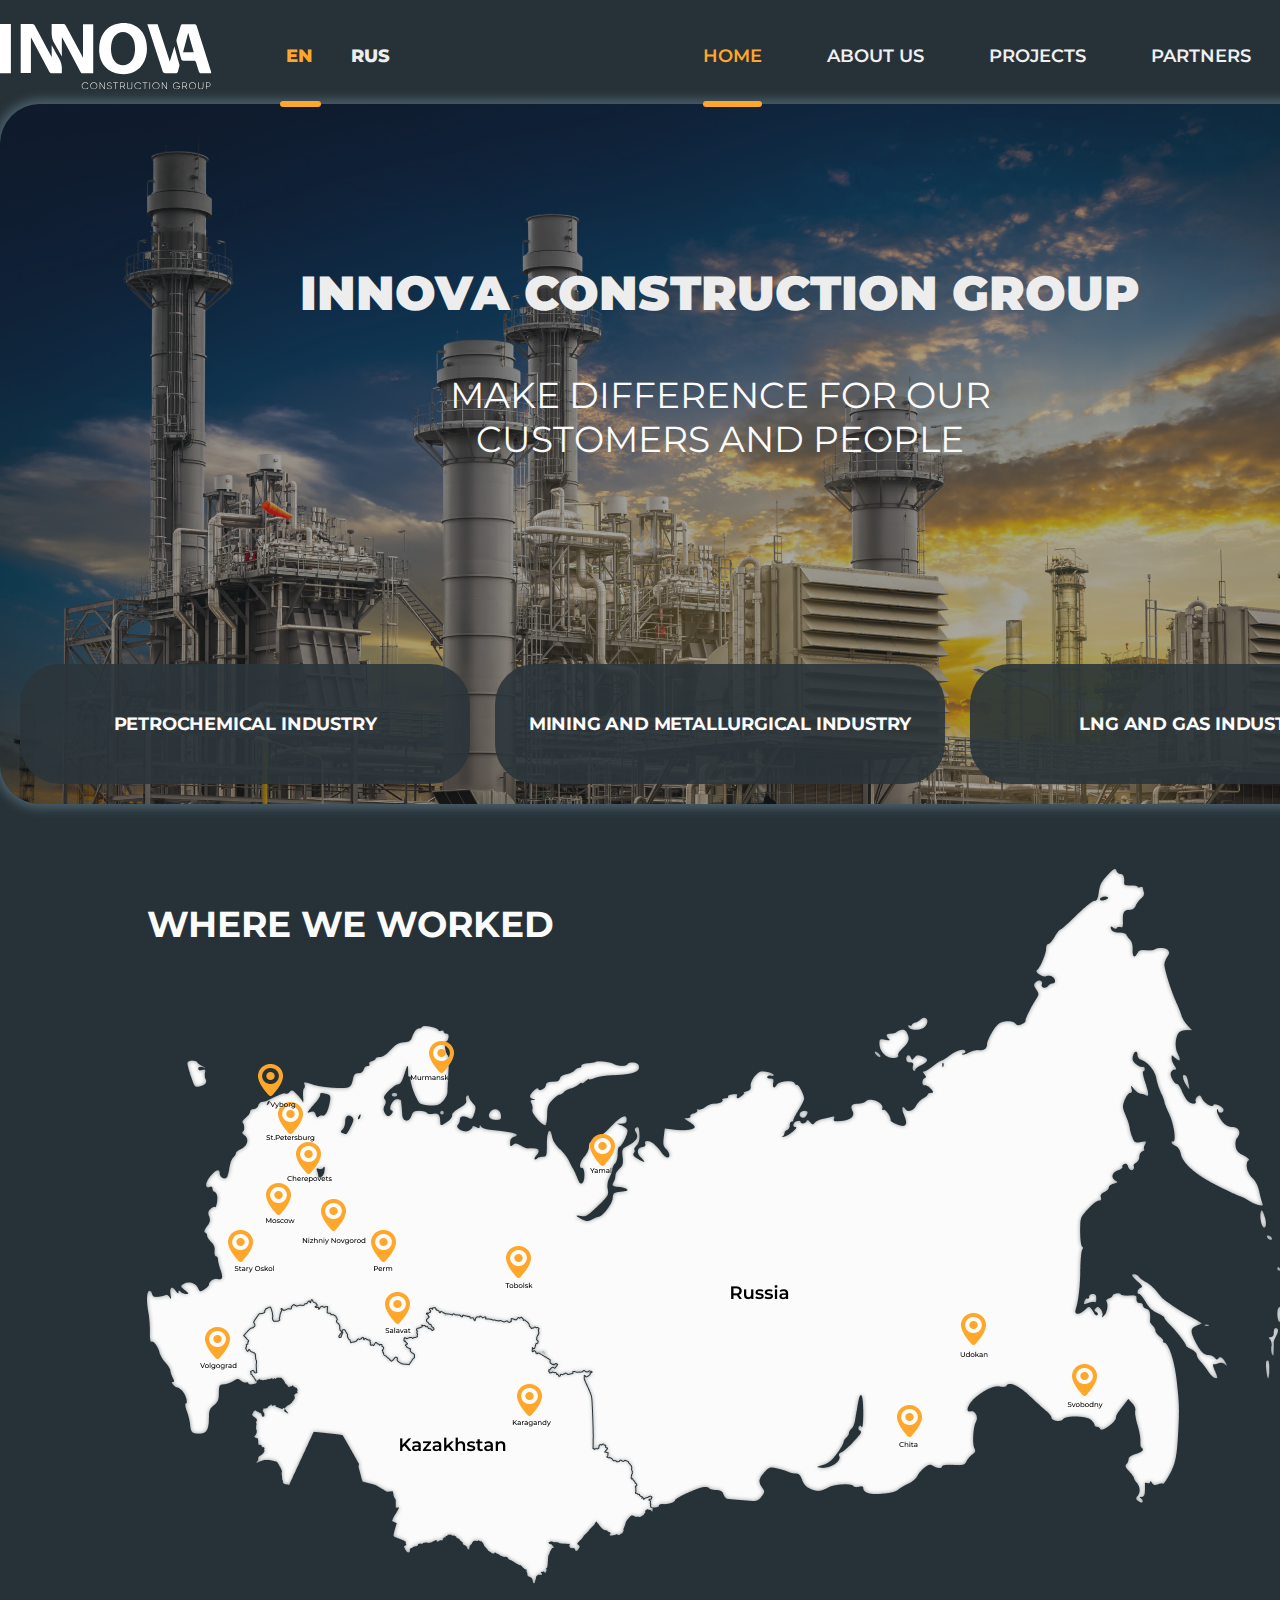
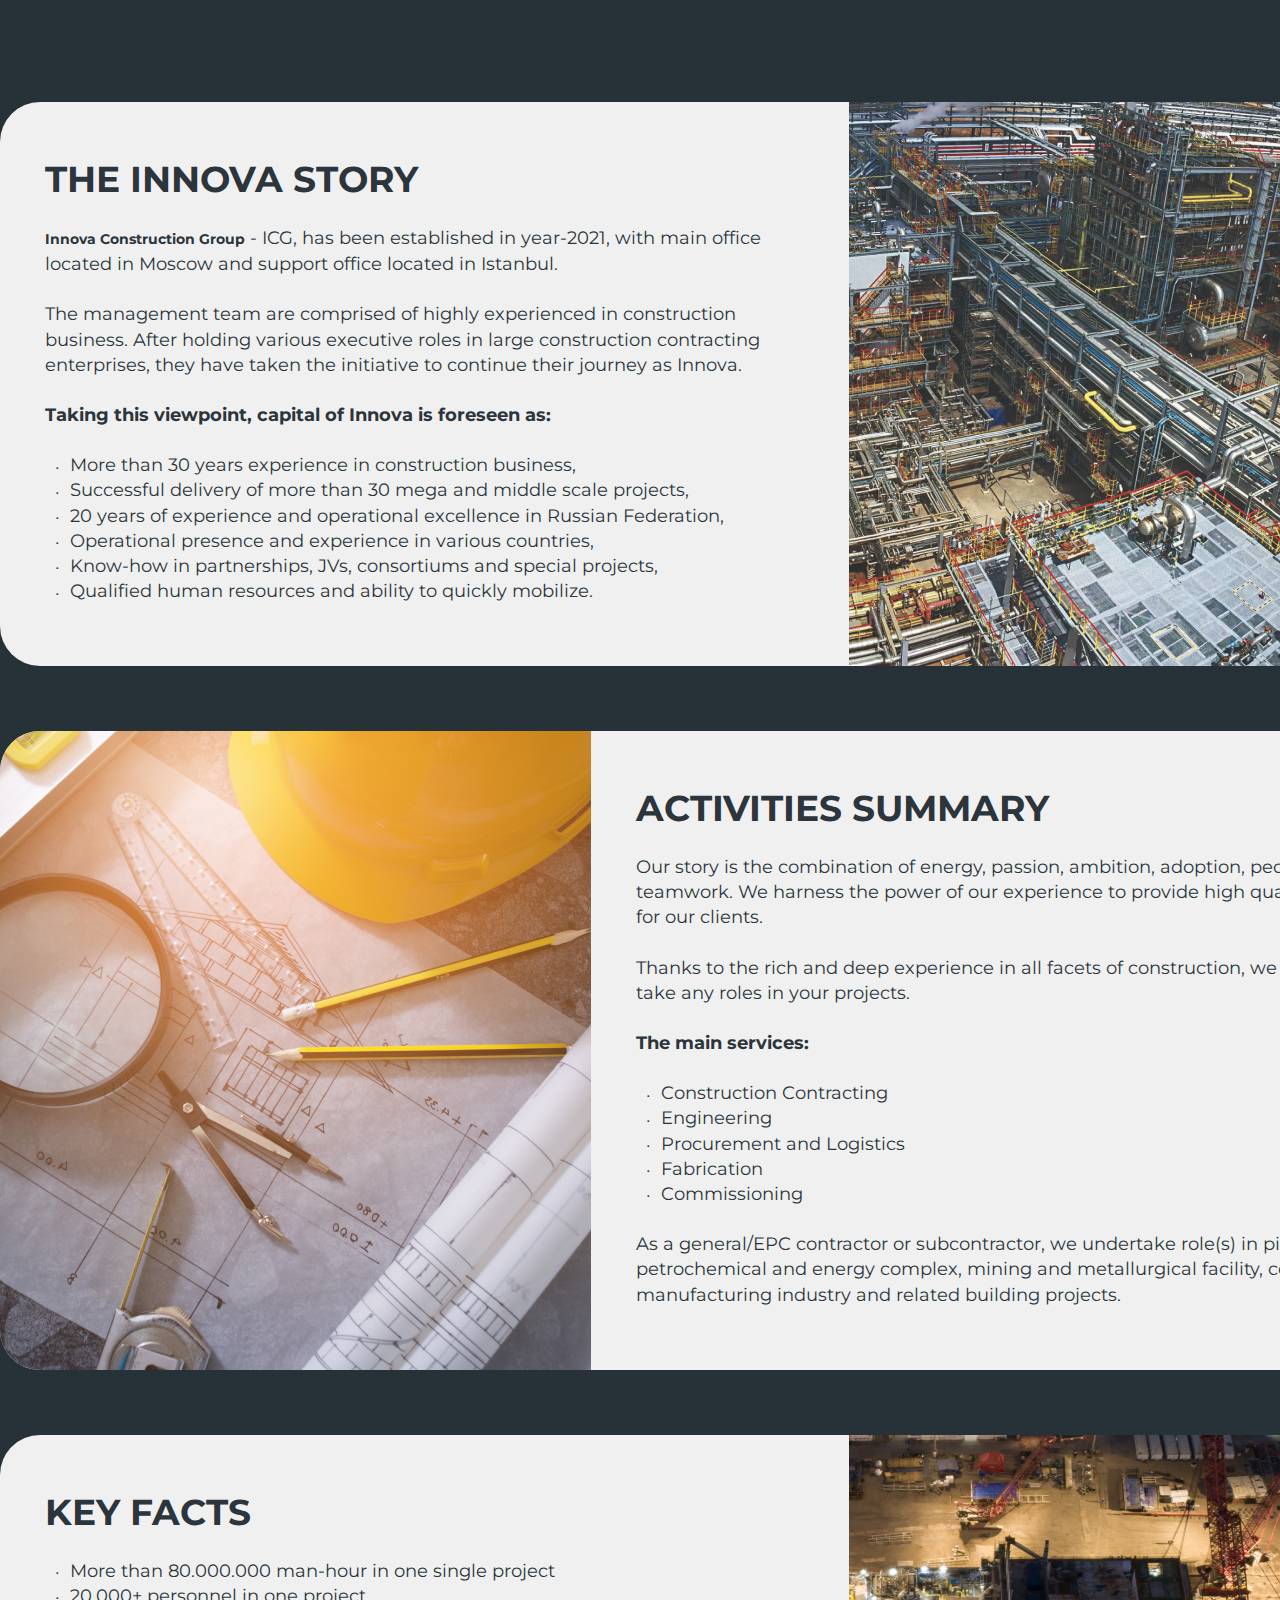
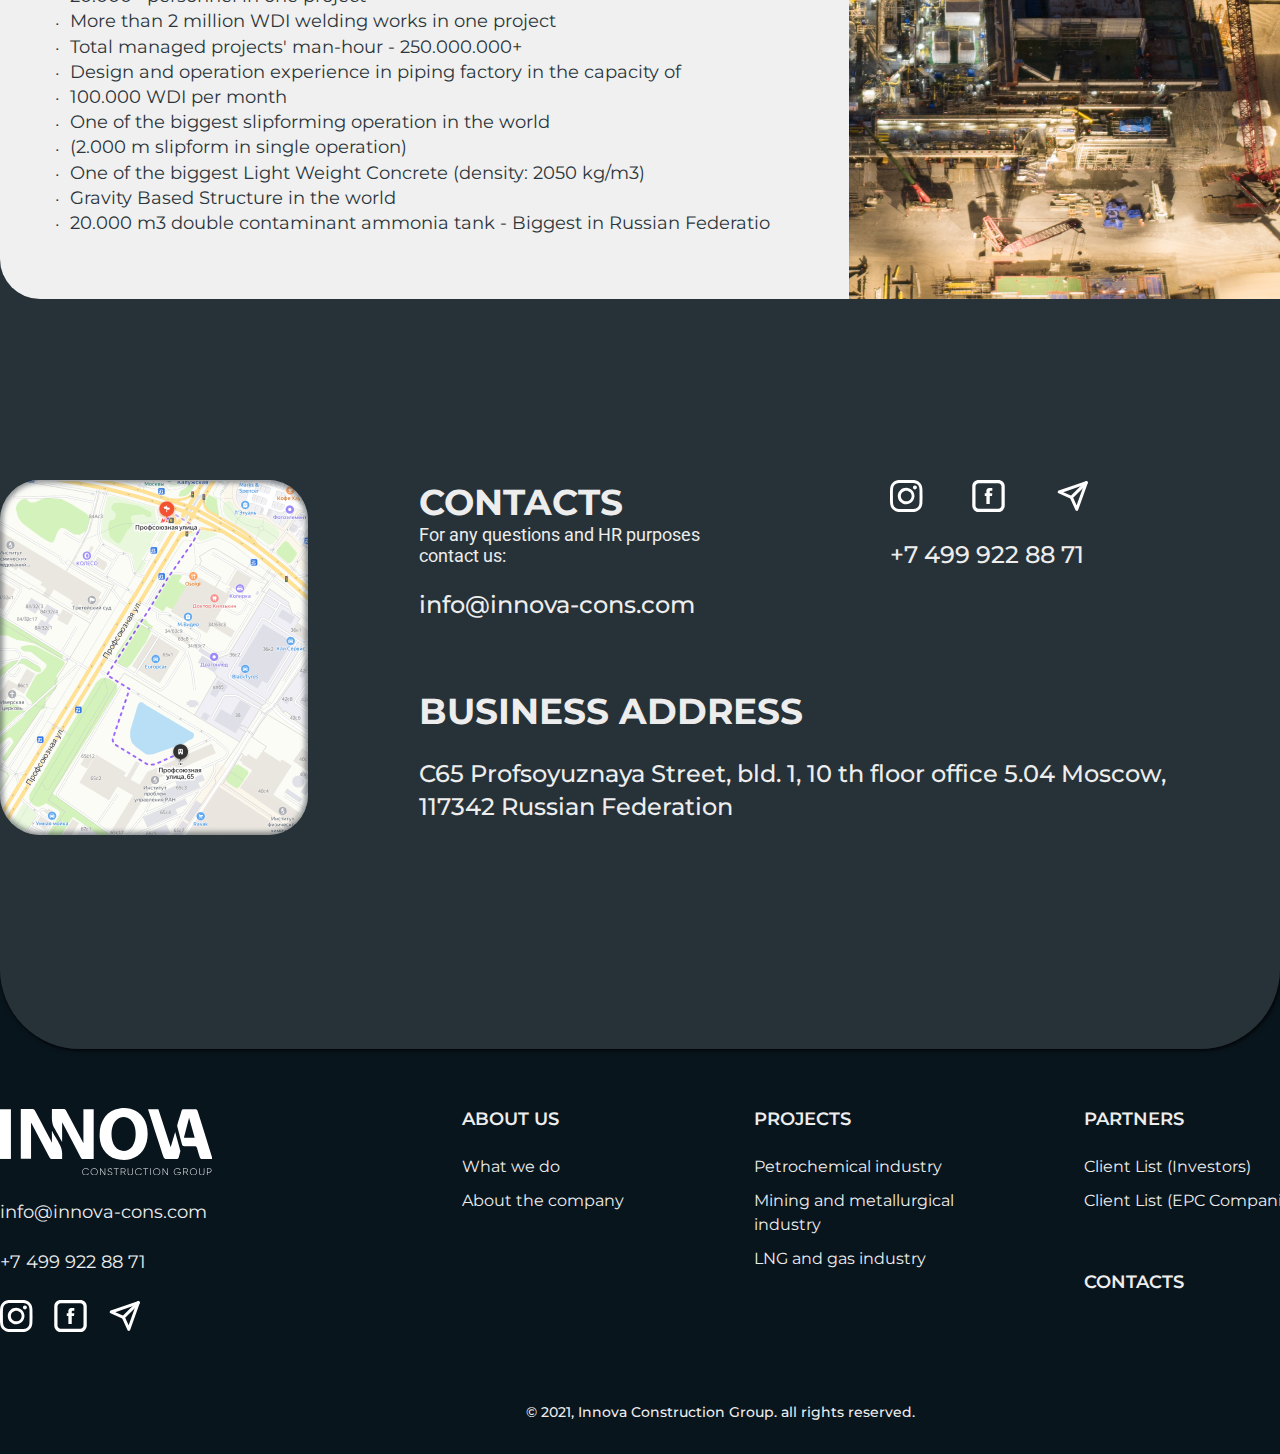
==== eng/index.html @ 70482f02 "eng version non-adaptive" ====
<!DOCTYPE html>
<html lang="en">
<head>
    <meta charset="UTF-8">
    <meta http-equiv="X-UA-Compatible" content="IE=edge">
    <meta name="viewport" content="width=device-width, initial-scale=1.0">
    <link rel="stylesheet" href="/style/main.css">
    <link rel="preconnect" href="https://fonts.googleapis.com">
    <link rel="preconnect" href="https://fonts.gstatic.com" crossorigin>
    <link href="https://fonts.googleapis.com/css2?family=Montserrat:ital,wght@0,100;0,200;0,300;0,400;0,500;0,600;0,700;0,800;0,900;1,100;1,200;1,300;1,400;1,500;1,600;1,700;1,800;1,900&family=Roboto&display=swap" rel="stylesheet">
    <title>Innova</title>
</head>
<body>
    <div class="grey-cover">
        <header>
            <div class="grid">
                <div class="header-cover">
                    <div class="logo-cover">
                        <img src="/images/logo.svg">
                    </div>
                    <div class="page-language">
                        <div class="english-option menu-option">
                            <div class="english-text-option active">
                                en
                            </div>
                        </div>
                        <div class="russian-option menu-option">
                            <div class="russian-text-option">
                                rus
                            </div>
                        </div>
                    </div>
                    <div class="header-menu">
                        <div class="menu menu-option menu-home">
                            <a href="/eng/index.html" class="active">home</a>
                        </div>
                        <div class="menu menu-option  menu-about">
                            <div class="expandable-about">
                                <div class="menu-option menu-option-expandable">
                                    <a href="/eng/activities.html">
                                        What/how we do
                                    </a>
                                </div>
                                <div class="expandable-divider"></div>
                                <div class="menu-option menu-option-expandable">
                                    <a href="/eng/about.html">
                                        About the company
                                    </a>
                                </div>
                            </div>
                            <a>about us</a>
                        </div>
                        <div class="menu menu-option menu-projects">
                            <a href="/eng/petrochemical.html">projects</a>
                        </div>
                        <div class="menu menu-option menu-partners">
                            <a href="/eng/partners.html">partners</a>
                        </div>
                        <div class="menu menu-option menu-contacts">
                            <a href="/eng/index.html#contacts-anchor">contacts</a>
                        </div>
                    </div>
                </div>
            </div>
        </header>
        <main>
            <div class="grid">
                <div class="banner">
                    <div class="banner-first-header">Innova Construction Group</div>
                    <div class="banner-second-header">Make Difference for Our Customers and People</div>
                    <div class="banner-buttons">
                        <div class="banner-button banner-button-first">
                            <a href="/eng/petrochemical.html">
                                <button>Petrochemical industry</button>
                            </a>
                        </div>
                        <div class="banner-button banner-button-second">
                            <a href="/eng/mining.html">
                                <button>Mining and metallurgical industry</button>
                            </a>
                        </div>
                        <div class="banner-button banner-button-third">
                            <a href="/eng/gas.html">
                                <button>LNG and gas industry</button>
                            </a>
                        </div>
                    </div>
                </div>
                <div class="countries">
                    <div class="countries-header">
                        Where we worked
                    </div>
                </div>
                <div class="card card-main-first">
                    <div class="card-text">
                        <div class="text-header">The innova story</div>
                        <div class="card-text-standart">
                            <span>Innova Construction Group</span> - ICG, has been established in year-2021, with main
                            office located in Moscow and support office located in Istanbul.
                        </div>
                        <div class="card-text-standart">
                            The management team are comprised of highly experienced in construction
                            business. After holding various executive roles in large construction contracting
                            enterprises, they have taken the initiative to continue their journey as Innova.
                        </div>
                        <div class="card-text-standart list-header">
                            Taking this viewpoint, capital of Innova is foreseen as:
                        </div>
                        <ul class="card-text-list ">
                            <li>More than 30 years experience in construction business,</li>
                            <li>Successful delivery of more than 30 mega and middle scale projects,</li>
                            <li>20 years of experience and operational excellence in Russian Federation,</li>
                            <li>Operational presence and experience in various countries,</li>
                            <li>Know-how in partnerships, JVs, consortiums and special projects,</li>
                            <li>Qualified human resources and ability to quickly mobilize.</li>
                        </ul>
                    </div>
                    <div class="card-image card-image-right card-image-first">

                    </div>
                </div>
                <div class="card card-main-second">
                    <div class="card-image card-image-left card-image-second"></div>
                    <div class="card-text">
                        <div class="text-header">Activities summary</div>
                        <div class="card-text-standart">
                            Our story is the combination of energy, passion, ambition, adoption, people
                            and teamwork. We harness the power of our experience to provide high
                            quality service for our clients.
                        </div>
                        <div class="card-text-standart">
                            Thanks to the rich and deep experience in all facets of construction, we are
                            ready to take any roles in your projects.
                        </div>
                        <div class="card-text-standart list-header">
                            The main services:
                        </div>
                        <ul class="card-text-list ">
                            <li>Construction Contracting</li>
                            <li>Engineering</li>
                            <li>Procurement and Logistics</li>
                            <li>Fabrication</li>
                            <li>Commissioning</li>
                        </ul>
                        <div class="card-text-standart">
                            As a general/EPC contractor or subcontractor, we undertake role(s) in
                            pipeline, petrochemical and energy complex, mining and metallurgical
                            facility, cement and manufacturing industry and related building projects.
                        </div>
                    </div>
                </div>
                <div class="card card-main-third">
                    <div class="card-text">
                        <div class="text-header">key facts</div>
                        <ul class="card-text-list">
                            <li>More than 80.000.000 man-hour in one single project</li>
                            <li>20.000+ personnel in one project</li>
                            <li>More than 2 million WDI welding works in one project</li>
                            <li>Total managed projects' man-hour - 250.000.000+</li>
                            <li>Design and operation experience in piping factory in the capacity of</li>
                            <li>100.000 WDI per month</li>
                            <li>One of the biggest slipforming operation in the world</li>
                            <li>(2.000 m slipform in single operation)</li>
                            <li>One of the biggest Light Weight Concrete (density: 2050 kg/m3)</li>
                            <li>Gravity Based Structure in the world</li>
                            <li>20.000 m3 double contaminant ammonia tank - Biggest in Russian Federatio</li>
                        </ul>
                    </div>
                    <div class="card-image card-image-right card-image-third"></div>
                </div>
                <div id="contacts-anchor"></div>
                <div class="contacts">
                    <div class="contacts-map"></div>
                    <div class="contacts-text">
                        <div class="contacts-block">
                            <div class="conacts-block-text">
                                <div class="text-header">contacts</div>
                                <div class="contacts-text-small">For any questions and HR purposes<br>contact us:</div>
                                <div class="contacts-mail">info@innova-cons.com</div>
                            </div>
                            <div class="main-contacts">
                                <div class="contacts-block-icons">
                                    <div class="ig-icon contacts-icon">
                                        <img src="/images/ig-icon.svg">
                                    </div>
                                    <div class="fb-icon contacts-icon">
                                        <img src="/images/fb-icon.svg">
                                    </div>
                                    <div class="tg-icon contacts-icon">
                                        <img src="/images/tg-icon.svg">
                                    </div>
                                </div>
                                <div class="contacts-phone">+7 499 922 88 71</div>
                            </div>
                        </div>
                        <div class="text-header">Business address</div><br>
                        <div class="text-address">C65 Profsoyuznaya Street, bld. 1, 10 th floor office 5.04 Moscow,<br> 117342 Russian Federation</div>
                    </div>
                </div>
            </div>
        </main>
    </div>
    <footer>
        <div class="grid">
            <div class="footer-main-block">
                <div class="footer-first-column">
                    <div class="footer-logo"></div>
                    <div class="footer-mail">info@innova-cons.com</div>
                    <div class="footer-phone">+7 499 922 88 71</div>
                    <div class="footer-social-icons">
                        <div class="ig-icon contacts-icon">
                            <img src="/images/ig-icon.svg">
                        </div>
                        <div class="fb-icon contacts-icon">
                            <img src="/images/fb-icon.svg">
                        </div>
                        <div class="tg-icon contacts-icon">
                            <img src="/images/tg-icon.svg">
                        </div>                       
                    </div>
                </div>
                <div class="footer-second-column">
                    <div class="footer-column-header">About us</div>
                    <div class="footer-column-text">What we do</div>
                    <div class="footer-column-text">About the company</div>
                </div>
                <div class="footer-third-column">
                    <div class="footer-column-header">Projects</div>
                    <div class="footer-column-text">Petrochemical industry</div>
                    <div class="footer-column-text">Mining and metallurgical<br>industry</div>
                    <div class="footer-column-text">LNG and gas industry</div>
                </div>
                <div class="footer-fourth-column">
                    <div class="footer-column-header">Partners</div>
                    <div class="footer-column-text">Client List (Investors)</div>
                    <div class="footer-column-text">Client List (EPC Companies)</div><br><br>
                    <div class="footer-column-header">Contacts</div>
                </div>
            </div>
            <div class="footer-legal-mark">© 2021, Innova Construction Group. all rights reserved.</div>
        </div>  
    </footer>
</body>
<script src="/js/index.js"></script>
</html>
---- style/main.css ----
*,
*::before,
*::after {
  box-sizing: border-box;
}

ul[class],
ol[class] {
  padding: 0;
}

body,
h1,
h2,
h3,
h4,
p,
ul[class],
ol[class],
li,
figure,
figcaption,
blockquote,
dl,
dd {
  margin: 0;
}

body {
  min-height: 100vh;
  scroll-behavior: smooth;
  text-rendering: optimizeSpeed;
  line-height: 1.5;
}

ul[class],
ol[class] {
  list-style: none;
}

a:not([class]) {
  text-decoration-skip-ink: auto;
}

img {
  max-width: 100%;
  display: block;
}

article > * + * {
  margin-top: 1em;
}

input,
button,
textarea,
select {
  font: inherit;
}
a{
  text-decoration: none;
}

@media (prefers-reduced-motion: reduce) {
  * {
    animation-duration: 0.01ms !important;
    animation-iteration-count: 1 !important;
    transition-duration: 0.01ms !important;
    scroll-behavior: auto !important;
  }
}

body{
  background: #09151D;
  color: #EDEDED;
  font-family: Montserrat;
}
.grid{
  width: 1440px;
  margin: auto;
}
.grey-cover{
  padding-bottom: 107px;
  background: #2B353BE5;
  border-bottom-left-radius: 80px;
  border-bottom-right-radius: 80px;
  box-shadow: 1px 1px 5px #000000;
}

.header-cover{
  display: flex;
  flex-direction: row;
  align-items: center;
  height: 104px;
  padding-top: 22px;
  padding-bottom: 14px;

  font-style: normal;
  font-weight: 800;
  font-size: 18px;
  line-height: 22px;

  text-transform: uppercase;
}
header a{
  color: #F0F0F0;
}
.logo-cover{
  width: 212px;
  height: 67px;
  margin-right: 68px;
}
.page-language{
  height: 22px;
  margin-right: 311px;
}
.page-language div{
  display: inline-block;
  list-style-type: none;
}
.expandable-about{
  display: none;
  flex-direction: column;
  align-items: center;
  justify-content: space-between;
  position: absolute;

  top: 56px;
  left: -34px;
  width: 165px;
  height: 99.4px;
  padding-top: 16px;
  padding-bottom: 21px;
  background: #2B353B;
  box-shadow: 1px 1px 5px #000000;
  border-radius: 10px;
}
.menu-about:hover .expandable-about{
  display: flex;
}
.expandable-about .menu-option{
  text-align: center;
  font-family: Montserrat;
  font-style: normal;
  font-weight: normal;
  font-size: 12px;
  line-height: 17px;

  color: #FBFBFB;
}
.expandable-divider{
  width: 90px;
  height: 0px;
  border: 1px solid #FFA72A;
  background-color:#FFA72A;
}
.page-language .menu-option{
  position: relative;
  padding-bottom: 40px;
  width: 41px;
}
.menu-option:hover{
  text-shadow: 0px 0px 10px rgba(255, 167, 42, 0.9);
}
.menu-option-expandable:hover{
  color: #FFA72A;
}
.menu{
  position: relative;
  padding-bottom: 62px;
  margin-right: 65px;
}
.active{
  color: #FFA72A;
}
.menu-option a{
  cursor: pointer;
  user-select: none;
}
header .active:after {
  content:'';
  position:absolute;
  bottom:0;
  left:0;
  right:0;
  background:#FFA72A;
  height:6px;
  border-radius:10px;
}
header .active-activities:after {
  content: '';
  position: absolute;
  width: 50px ;
  height: 6px;
  bottom: 0;
  left: 0;
  right: 0;
  background: #FFA72A;
  border-radius: 10px;
}
header .active-about:after {
  content: '';
  position: absolute;
  width: 50px ;
  height: 6px;
  bottom: 0;
  left: 50px;
  right: 0;
  background: #FFA72A;
  border-radius: 10px;
}
header .projects-petrochemical:after {
  content: '';
  position: absolute;
  width: 32px ;
  height: 6px;
  bottom: 0;
  left: 0;
  right: 0;
  background: #FFA72A;
  border-radius: 10px;
}
header .projects-mining:after {
  content: '';
  position: absolute;
  width: 32px ;
  height: 6px;
  bottom: 0;
  left: 32px;
  right: 0;
  background: #FFA72A;
  border-radius: 10px;
}
header .projects-gas:after {
  content: '';
  position: absolute;
  width: 32px ;
  height: 6px;
  bottom: 0;
  left: 64px;
  right: 0;
  background: #FFA72A;
  border-radius: 10px;
}
.english-text-option{
  padding-left: 6px;
}
.english-option{
  margin-right: 25px;
}
.header-menu{
  display: flex;
  flex-direction: row;
  height: 22px;
}
.menu:last-child{
  margin-right: 0;
}
.menu.menu-option{
  font-weight: 600;
}
.banner{
  width: 1440px;
  height: 700px;
  border: none;
  background-image: url(/images/banner.png);
  border-radius: 40px;
  box-shadow: 0px 0px 10px 5px rgba(87, 110, 124, 0.7);
}
.banner-first-header{
  padding-top: 160px;
  margin: auto;

  font-style: normal;
  font-weight: 900;
  font-size: 48px;
  line-height: 59px;

  text-align: center;
  text-transform: uppercase;
}
.banner-second-header{
  margin: 50px auto 0 auto;
  width: 565px;

  font-style: normal;
  font-weight: normal;
  font-size: 36px;
  line-height: 44px;

  text-align: center;
  text-transform: uppercase;

  color: #FBFBFB;
}
.banner-buttons{
  display: flex;
  flex-direction: row;
  justify-content: space-between;
  width: 1400px;
  margin-top: 203px;
  margin-left: auto;
  margin-right: auto;
}
button{
  width: 450px;
  height: 120px;

  background: rgba(43, 53, 59, 0.9);
  border-radius: 40px;
  border:none;
  font-style: normal;
  font-weight: bold;
  font-size: 18px;
  line-height: 24px;

  text-align: center;
  letter-spacing: -0.011em;
  text-transform: uppercase;

  color: #FBFBFB;
}
button:hover{
  cursor: pointer;
}
.countries{
  margin-top: 65px;
  margin-left: 147px;

  background-image: url(/images/countries.png);
  height: 769px;
  width: 1137px;
}
.countries-header{
  padding-top: 33px;

  font-style: normal;
  font-weight: bold;
  font-size: 36px;
  line-height: 44px;

  text-transform: uppercase;

  color: #FBFBFB;
}
.card{
  display: flex;
  flex-direction: row;
  margin-bottom: 65px;

  background: #F0F0F0;
  border-radius: 40px;
}
.card-image{
  width: 591px;
}
.card-image-right{
  margin-left: auto;
  border-radius: 0px 40px 40px 0px;
}
.card-image-left{
  margin-right: auto;
  border-radius: 40px 0px 0px 40px;
}
.card-image-first{
  background-image: url(/images/cards/card-1.png);
}
.card-image-second{
  background-image: url(/images/cards/card-2.png);
}
.card-image-third{
  background-image: url(/images/cards/card-3.png);
}
.card-image-fourth{
  background-image: url(/images/cards/card-4.png);
}
.card-image-fifth{
  background-image: url(/images/cards/card-5.png);
}
.card-image-sixth{
  background-image: url(/images/cards/card-6.png);
}
.card-image-seventh{
  background-image: url(/images/cards/card-7.png);
}
.card-image-eighth{
  background-image: url(/images/cards/card-8.png);
}
.card-image-nineth{
  background-image: url(/images/cards/card-9.png);
}
.card-image-tenth{
  background-image: url(/images/cards/card-10.png);
}
.card-image-eleventh{
  background-image: url(/images/cards/card-11.png);
}
.card-main-first{
  height: 564px;
  margin-top: 64px;
}
.card-main-second{
  height: 639px;
}
.card-main-third{
  height: 464px;
}
.card-text{
  width: 760px;
  margin: 55px 44px 0 45px;
  font-style: normal;
  color: #2B353B;
}
.text-header{
  font-size: 36px;
  line-height: 44px;
  text-transform: uppercase;
  font-weight: bold;
}
.card-text-standart{
  padding-top:25px;
  font-size: 18px;
  line-height: 140%;
}
.card-text-standart span{
  font-weight: 700;
}
.list-header{
  font-weight: 700;
}
ul.card-text-list li{
  list-style-type: none;
}
li{
  font-size: 18px;
  line-height: 140%;

}
ul.card-text-list li:first-child{
  padding-top: 25px;
}
li:before{
  content:"·";
  margin: 0 10px 0 10px;
  font-size: 18px;
  vertical-align: middle;
  line-height: 20px;
}
.contacts{
  display: flex;
  flex-direction: row;

  margin-top: 181px;
  margin-bottom: 107px;
  height: 355px;

}
.contacts-map{
  background: url(/images/map.png);
  width: 308px;
  height: 355px;

  box-shadow: inset 0px 0px 5px 3px rgba(34, 44, 50, 0.5);
  border-radius: 40px;
}
.contacts-text{
  margin-left: 111px;
}
.contacts-text-small{
  font-family: 'Roboto', sans-serif;
  font-style: normal;
  font-weight: normal;
  font-size: 18px;
  line-height: 21px;
}
.contacts-mail{
  margin-top: 22px;
  margin-bottom: 67px;

  font-style: normal;
  font-weight: 500;
  font-size: 24px;
  line-height: 140%;

  text-transform: lowercase;
}
.text-address{
  font-style: normal;
  font-weight: 500;
  font-size: 24px;
  line-height: 140%;
}
.contacts-block{
  display: flex;
  flex-direction: row;
}
.contacts-block-icons{
  display: flex;
  flex-direction: row;
  height: 32px;
}
.contacts-icon{
  width:32,5px ; 

  height: 32px; 

}
.main-contacts{
  margin-left: 190px;
}
main .fb-icon{
  margin-left: 49px;
}
main .tg-icon{
  margin-left: 51px;
}
.contacts-phone{
  margin-top: 26px;

  font-style: normal;
  font-weight: 500;
  font-size: 24px;
  line-height: 140%;
}
.contacts-mail{
  font-style: normal;
  font-weight: 500;
  font-size: 24px;
  line-height: 140%;
  text-transform: lowercase;
}

.footer-main-block{
  display: flex;
  flex-direction: row;
  margin-top: 59px;
}
.footer-logo{
  background: url(/images/logo.svg);
  width: 212px;
  height: 67px;
}
.footer-social-icons{
  display: flex;
  flex-direction: row;
  justify-content: space-between;
  width: 141px;
}
.footer-mail{
  margin-top: 25px;

  font-family: Montserrat;
  font-style: normal;
  font-weight: normal;
  font-size: 18px;
  line-height: 140%;
}
.footer-phone{
  margin-top: 25px;
  font-size: 18px;
  line-height: 140%;
  /* or 25px */

}
.footer-social-icons{
  margin-top: 25px;
}
.footer-legal-mark{
  margin-top: 71px;
  margin-bottom: 31px;

  font-weight: 500;
  font-size: 14px;
  line-height: 140%;
  /* identical to box height, or 20px */

  text-align: center;
}
.footer-column-header{
  margin-bottom: 25px;
  font-style: normal;
  font-weight: 600;
  font-size: 18px;
  line-height: 22px;
  /* identical to box height */

  text-transform: uppercase;
}
.footer-column-text{
  margin-bottom: 10px;
}
.footer-second-column{
  margin-left: 250px;
}
.footer-third-column{
  margin-left: 130px;
}
.footer-fourth-column{
  margin-left: 130px;
}
.about-page-header{
  margin: 26px 0 44px 20px;
}
.card-about-page-first{
  height: 639px;
}
.card-about-page-second{
  height: 639px;
}
.card-about-page-third{
  height: 1300px;
}
.card-about-page-fourth{
  height: 1179px;
}
.card-about-page-fifth{
  height: 961px;
}
.card-about-page-fifth ul li{
  text-transform: none ;
}
.card-about-page-sixth{
  height: 654px;
}
.card-about-page-seventh{
  height: 781px;
}
.card-about-page-eighth{
  height: 713px;
}
.card-about-page-nineth{
  height: 864px;
}
.card span{
  font-size: 14px;
  line-height: 19,6px;
}
.space{
  margin-left: 21px;
}
.regular-text li{
  text-transform: none;
}
.images-in-text{
  margin-top: 56px;
}
.card-about-page-fifth ul li:first-child {
  padding-top: 0px;
}
.card .additional-list-item{
  font-size: 18px;
}
.card .additional-list-item::before{
  content: "·";
  margin: 0 10px 0 10px;
  font-size: 18px;
  vertical-align: middle;
  line-height: 20px;
}
.card-about-page-sixth .images-in-text{
  margin-top: 25px;
}
.card-about-page-seventh .images-in-text{
  margin-top: 27px;
}
.card-about-page-eighth .card-text-standart{
  padding-top: 0;
}
.card-about-page-eighth .list-header{
  padding-top: 25px;
}
.about-page-meta-header{
  text-align: center;
}
.documents-block{
  display: flex;
  flex-direction: row;
  justify-content: center;
  margin-top: 31px;
  align-items: center;
}
.empty-document-space{
  width: 67px;
}
.about-cover{
  padding-bottom: 51px;
}
.projects-banner{
  background: url(/images/banner-2.png);
}
.info-grid{
  margin-top: 65px;
  display: grid;
  grid-template-columns: auto auto;
  grid-column-gap: 40px;
  grid-row-gap: 65px;
}
.info-block{
  height: 600px;
  width: 700px;
  padding: 28px 58px 33px 58px;
  background: #F0F0F0;
  border-radius: 40px;
  color: #2B353B;
}
.info-block-flexbox{
  display: flex;
  flex-direction: column;
  justify-content: space-between;
  height: 100%;
}
.info-block-header{
  font-style: normal;
  font-weight: bold;
  font-size: 24px;
  line-height: 29px;
  letter-spacing: -0.03em;
  text-transform: uppercase;
}
.info-image{
  margin-top: auto;
  margin-bottom: 0;
  border-radius: 20px;
}
.info-image-1{
  height: 224px;
  background: url(/images/small-pics/small-pic-1.png);
}
.info-image-2{
  height: 227px;
  background: url(/images/small-pics/small-pic-2.png);
}
.info-image-3{
  height: 236px;
  background: url(/images/small-pics/small-pic-3.png);
}
.info-image-4{
  height: 235px;
  background: url(/images/small-pics/small-pic-4.png);
}
.info-image-5{
  height: 273px;
  background: url(/images/small-pics/small-pic-5.png);
}
.info-image-6{
  height: 184px;
  background: url(/images/small-pics/small-pic-6.png);
}
.info-image-7{
  height: 236px;
  background: url(/images/small-pics/small-pic-7.png);
}
.info-image-8{
  height: 184px;
  background: url(/images/small-pics/small-pic-8.png);
}
.info-image-9{
  height: 272px;
  background: url(/images/small-pics/small-pic-9.png);
}
.info-image-10{
  height: 185px;
  background: url(/images/small-pics/small-pic-10.png);
}
.info-image-11{
  height: 244px;
  background: url(/images/small-pics/small-pic-11.png);
}
.info-image-12{
  height: 244px;
  background: url(/images/small-pics/small-pic-12.png);
}
.info-image-13{
  height: 289px;
  background: url(/images/small-pics/small-pic-13.png);
}
.info-image-14{
  height: 168px;
  background: url(/images/small-pics/small-pic-14.png);
}
.info-image-15{
  height: 239px;
  background: url(/images/small-pics/small-pic-15.png);
}
.partners-template{
  height: 779px; 
  background: #FEFEFE;
  border-radius: 40px;
}
.partners-block{
  display: grid;
  grid-template-columns: 202px 202px 202px 202px 202px ;
  grid-gap: 50px;
 
  padding-left: 115px;
}
.partners-template:first-child{
  margin-bottom: 65px;
}
.partners-block-header{
  padding-top: 55px;
  padding-left: 45px;
  padding-bottom: 60px;

  font-style: normal;
  font-weight: bold;
  font-size: 36px;
  line-height: 44px;
  text-transform: uppercase;
  color: #2B353B;
}
.investors-element{
  width: 202px;
  height: 141px;
}
.investors-element-1{
  background: url(/images/investors/image_1.png);
}
.investors-element-2{
  background: url(/images/investors/image_2.png);
}
.investors-element-3{
  background: url(/images/investors/image_3.png);
}
.investors-element-4{
  background: url(/images/investors/image_4.png);
}
.investors-element-5{
  background: url(/images/investors/image_5.png);
}
.investors-element-6{
  background: url(/images/investors/image_6.png);
}
.investors-element-7{
  background: url(/images/investors/image_7.png);
}
.investors-element-8{
  background: url(/images/investors/image_8.png);
}
.investors-element-9{
  background: url(/images/investors/image_9.png);
}
.investors-element-10{
  background: url(/images/investors/image_10.png);
}
.investors-element-11{
  background: url(/images/investors/image_11.png);
}
.investors-element-12{
  background: url(/images/investors/image_12.png);
}
.investors-element-13{
  background: url(/images/investors/image_13.png);
}
.investors-element-14{
  background: url(/images/investors/image_14.png);
}
.epc-element{
  width: 206px;
  height: 163px;
}
.epc-element-1{
  background: url(/images/epc/epc_1.png);
}
.epc-element-2{
  background: url(/images/epc/epc_2.png);
}
.epc-element-3{
  background: url(/images/epc/epc_3.png);
}
.epc-element-4{
  background: url(/images/epc/epc_4.png);
}
.epc-element-5{
  background: url(/images/epc/epc_5.png);
}
.epc-element-6{
  background: url(/images/epc/epc_6.png);
}
.epc-element-7{
  background: url(/images/epc/epc_7.png);
}
.epc-element-8{
  background: url(/images/epc/epc_8.png);
}
.epc-element-9{
  background: url(/images/epc/epc_9.png);
}
.epc-element-10{
  background: url(/images/epc/epc_10.png);
}
.epc-element-11{
  background: url(/images/epc/epc_11.png);
}
.epc-element-12{
  background: url(/images/epc/epc_12.png);
}
.epc-element-13{
  background: url(/images/epc/epc_13.png);
}
.epc-element-14{
  background: url(/images/epc/epc_14.png);
}
.active-sub{
  color: #FFA72A;
}
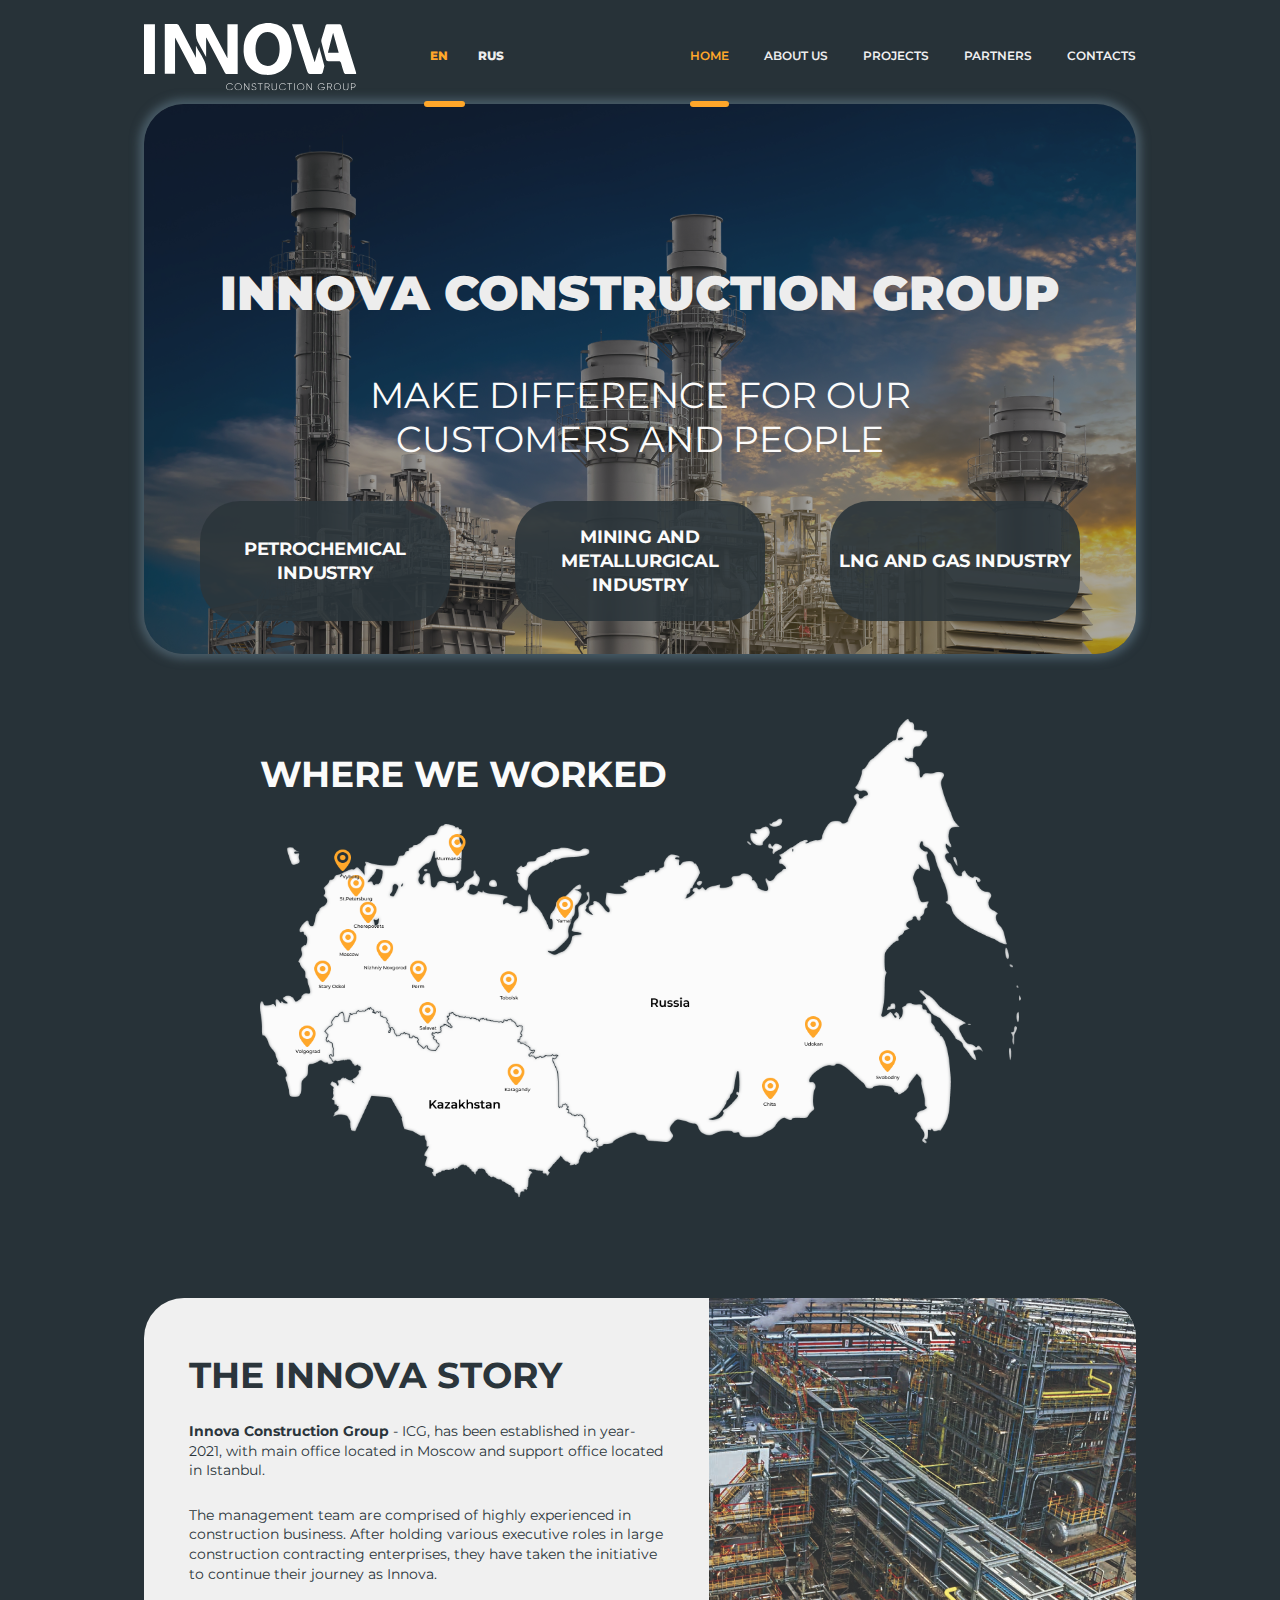
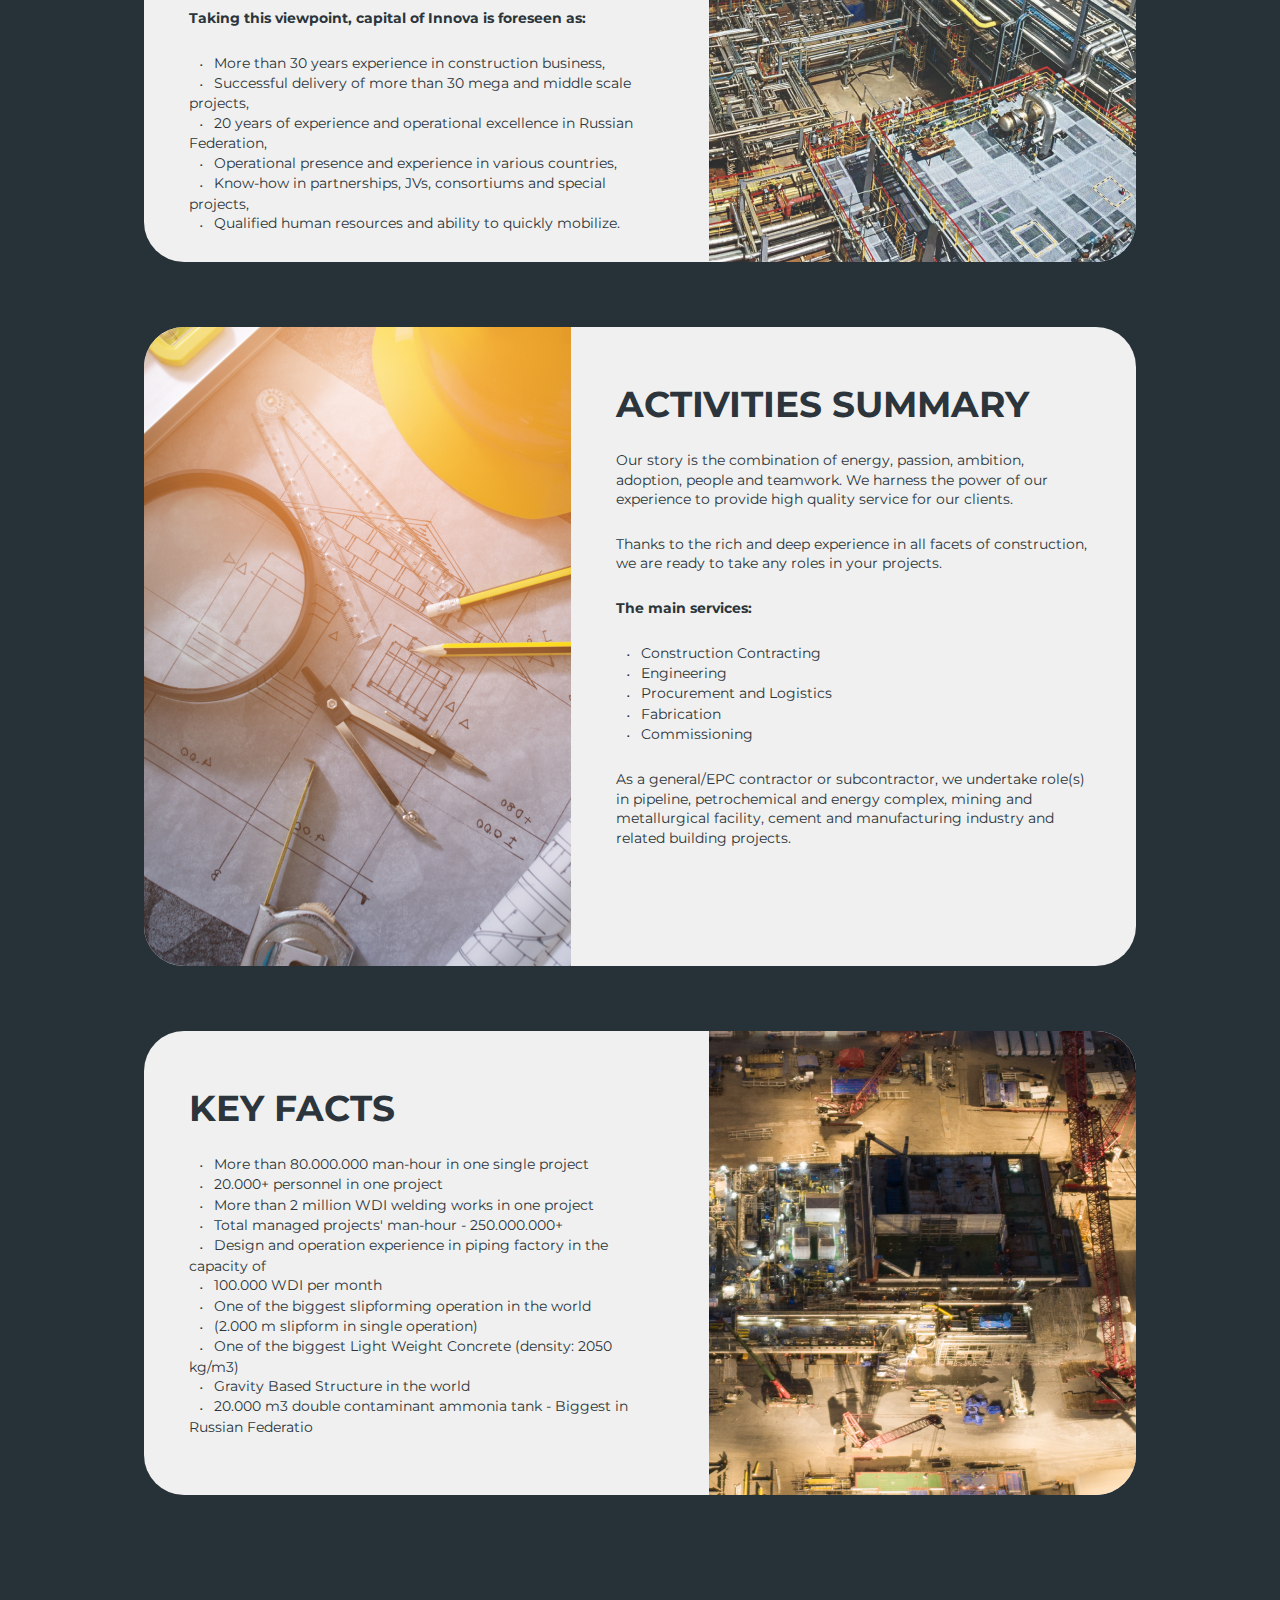
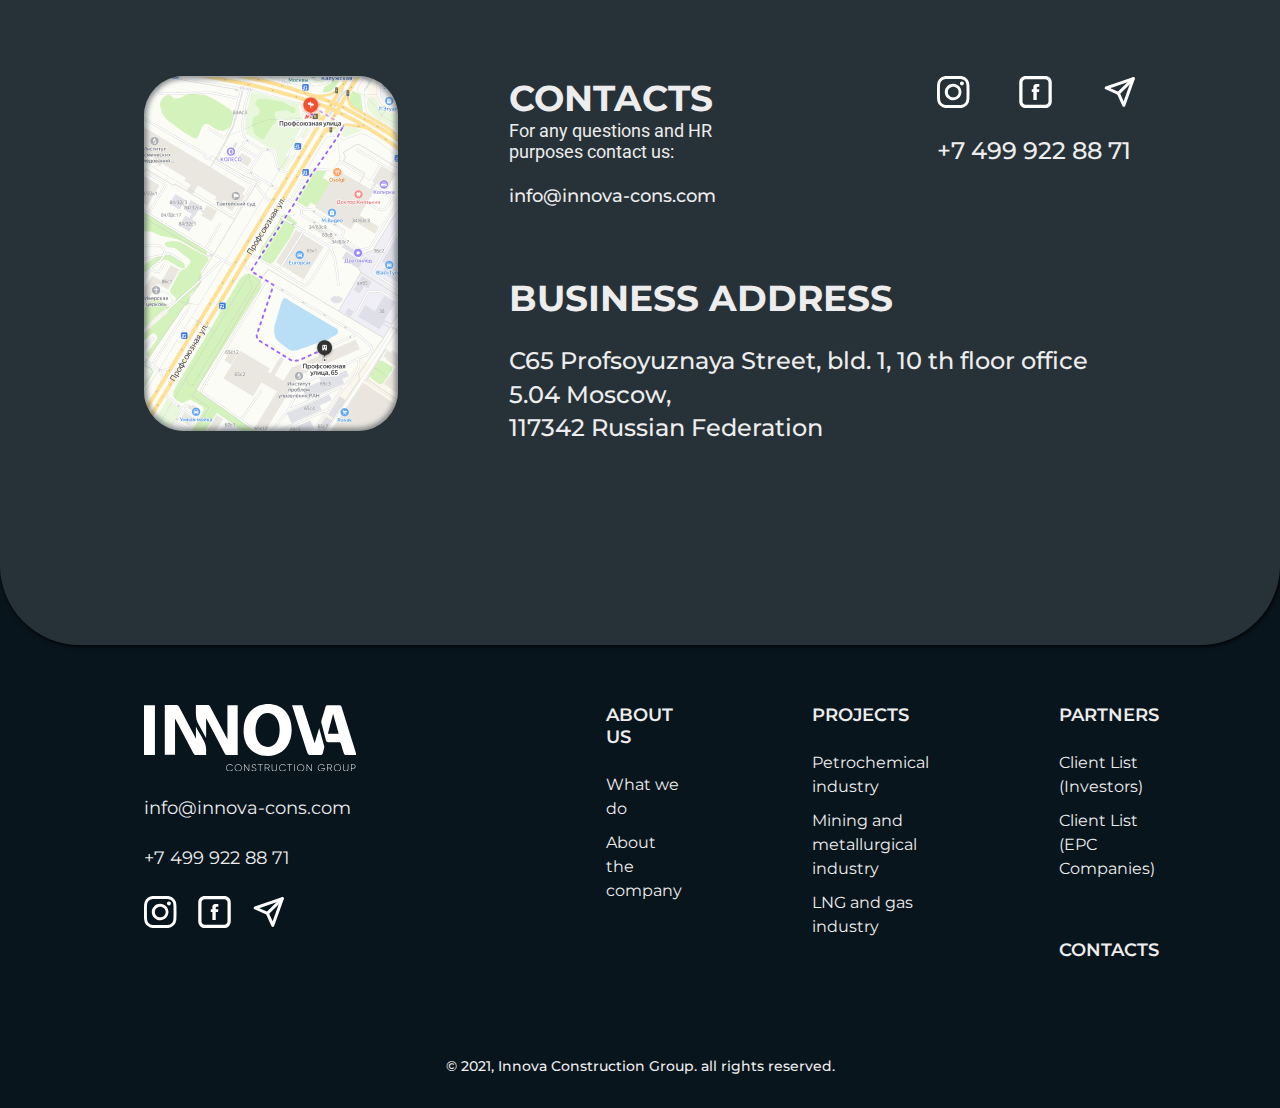
==== commit b958ec4e: "adaptive v 1" ====
--- a/eng/index.html
+++ b/eng/index.html
@@ -16,7 +16,9 @@
             <div class="grid">
                 <div class="header-cover">
                     <div class="logo-cover">
-                        <img src="/images/logo.svg">
+                        <a href="/eng/index.html">
+                            <img src="/images/logo.svg">
+                        </a>
                     </div>
                     <div class="page-language">
                         <div class="english-option menu-option">
@@ -34,7 +36,7 @@
                         <div class="menu menu-option menu-home">
                             <a href="/eng/index.html" class="active">home</a>
                         </div>
-                        <div class="menu menu-option  menu-about">
+                        <div class="menu menu-about">
                             <div class="expandable-about">
                                 <div class="menu-option menu-option-expandable">
                                     <a href="/eng/activities.html">
@@ -48,7 +50,7 @@
                                     </a>
                                 </div>
                             </div>
-                            <a>about us</a>
+                            <span>about us</span>
                         </div>
                         <div class="menu menu-option menu-projects">
                             <a href="/eng/petrochemical.html">projects</a>
@@ -175,7 +177,7 @@
                         <div class="contacts-block">
                             <div class="conacts-block-text">
                                 <div class="text-header">contacts</div>
-                                <div class="contacts-text-small">For any questions and HR purposes<br>contact us:</div>
+                                <div class="contacts-text-small">For any questions and HR purposes contact us:</div>
                                 <div class="contacts-mail">info@innova-cons.com</div>
                             </div>
                             <div class="main-contacts">
@@ -204,37 +206,89 @@
         <div class="grid">
             <div class="footer-main-block">
                 <div class="footer-first-column">
-                    <div class="footer-logo"></div>
+                    <a href="/eng/index.html">
+                        <div class="footer-logo"></div>
+                    </a>
                     <div class="footer-mail">info@innova-cons.com</div>
                     <div class="footer-phone">+7 499 922 88 71</div>
                     <div class="footer-social-icons">
                         <div class="ig-icon contacts-icon">
-                            <img src="/images/ig-icon.svg">
+                            <a>
+                                <img src="/images/ig-icon.svg">
+                            </a>
                         </div>
                         <div class="fb-icon contacts-icon">
-                            <img src="/images/fb-icon.svg">
+                            <a>
+                                <img src="/images/fb-icon.svg">
+                            </a>
                         </div>
                         <div class="tg-icon contacts-icon">
-                            <img src="/images/tg-icon.svg">
+                            <a>
+                                <img src="/images/tg-icon.svg">
+                            </a>
                         </div>                       
                     </div>
                 </div>
                 <div class="footer-second-column">
-                    <div class="footer-column-header">About us</div>
-                    <div class="footer-column-text">What we do</div>
-                    <div class="footer-column-text">About the company</div>
+                    <div class="footer-column-header">
+                        <a href="/eng/about.html">
+                            About us
+                        </a>
+                    </div>
+                    <div class="footer-column-text">
+                        <a href="/eng/activities.html">
+                            What we do
+                        </a>
+                    </div>
+                    <div class="footer-column-text">
+                        <a href="/eng/about.html">
+                            About the company
+                        </a>
+                    </div>
                 </div>
                 <div class="footer-third-column">
-                    <div class="footer-column-header">Projects</div>
-                    <div class="footer-column-text">Petrochemical industry</div>
-                    <div class="footer-column-text">Mining and metallurgical<br>industry</div>
-                    <div class="footer-column-text">LNG and gas industry</div>
+                    <div class="footer-column-header">
+                        <a href="/eng/petrochemical.html">
+                            Projects
+                        </a>
+                    </div>
+                    <div class="footer-column-text">
+                        <a href="/eng/petrochemical.html">
+                            Petrochemical industry
+                        </a>
+                    </div>
+                    <div class="footer-column-text">
+                        <a href="/eng/mining.html">
+                            Mining and metallurgical<br>industry
+                        </a>
+                    </div>
+                    <div class="footer-column-text">
+                        <a href="/eng/gas.html">
+                            LNG and gas industry
+                        </a>
+                    </div>
                 </div>
                 <div class="footer-fourth-column">
-                    <div class="footer-column-header">Partners</div>
-                    <div class="footer-column-text">Client List (Investors)</div>
-                    <div class="footer-column-text">Client List (EPC Companies)</div><br><br>
-                    <div class="footer-column-header">Contacts</div>
+                    <div class="footer-column-header">
+                        <a href="/eng/partners.html">
+                            Partners
+                        </a>
+                    </div>
+                    <div class="footer-column-text">
+                        <a href="/eng/partners.html#investors">
+                            Client List (Investors)
+                        </a>
+                    </div>
+                    <div class="footer-column-text">
+                        <a href="/eng/partners.html#epc">
+                            Client List (EPC Companies)
+                        </a>
+                    </div><br><br>
+                    <div class="footer-column-header">
+                        <a href="/eng/index.html#contacts-anchor">
+                            Contacts
+                        </a>
+                    </div>
                 </div>
             </div>
             <div class="footer-legal-mark">© 2021, Innova Construction Group. all rights reserved.</div>
--- a/style/main.css
+++ b/style/main.css
@@ -44,7 +44,6 @@
 }
 
 img {
-  max-width: 100%;
   display: block;
 }
 
@@ -113,7 +112,6 @@
 }
 .page-language{
   height: 22px;
-  margin-right: 311px;
 }
 .page-language div{
   display: inline-block;
@@ -136,6 +134,12 @@
   box-shadow: 1px 1px 5px #000000;
   border-radius: 10px;
 }
+.menu-about{
+  font-weight: 600;
+  cursor: default;
+}
+.menu-about:hover{
+}
 .menu-about:hover .expandable-about{
   display: flex;
 }
@@ -164,7 +168,7 @@
   text-shadow: 0px 0px 10px rgba(255, 167, 42, 0.9);
 }
 .menu-option-expandable:hover{
-  color: #FFA72A;
+  text-shadow: 0px 0px 10px rgba(255, 167, 42, 0.9);
 }
 .menu{
   position: relative;
@@ -252,6 +256,7 @@
 .header-menu{
   display: flex;
   flex-direction: row;
+  margin-left: auto;
   height: 22px;
 }
 .menu:last-child{
@@ -261,7 +266,7 @@
   font-weight: 600;
 }
 .banner{
-  width: 1440px;
+  width: 100%;
   height: 700px;
   border: none;
   background-image: url(/images/banner.png);
@@ -326,9 +331,11 @@
 }
 .countries{
   margin-top: 65px;
-  margin-left: 147px;
-
-  background-image: url(/images/countries.png);
+  margin-left: auto;
+  margin-right: auto;
+
+  background: url(/images/countries.png) no-repeat ;
+  background-size: cover;
   height: 769px;
   width: 1137px;
 }
@@ -531,6 +538,12 @@
   text-transform: lowercase;
 }
 
+footer a{
+  color: #EDEDED;
+}
+footer a:hover{
+  text-shadow: 0px 0px 10px rgba(255, 167, 42, 0.9);
+}
 .footer-main-block{
   display: flex;
   flex-direction: row;
@@ -644,6 +657,10 @@
 }
 .images-in-text{
   margin-top: 56px;
+  width: 100%;
+}
+.images-in-text-first{
+  background: url(/images/);
 }
 .card-about-page-fifth ul li:first-child {
   padding-top: 0px;
@@ -905,3 +922,64 @@
 .active-sub{
   color: #FFA72A;
 }
+.menu-about span:hover{
+  text-shadow: 0px 0px 10px rgba(255, 167, 42, 0.9);
+}
+
+@media screen and (max-width: 1440px) {
+  .grid{
+    width: 1200px;
+  }
+  button{
+    width: 350px;
+  }
+  .banner-buttons{
+    width: 1100px;
+  }
+  .countries{
+    width: 761px;
+    height: 515px;
+  }
+  .card-text-standart{
+    font-size: 16px;
+  }
+  li{
+    font-size: 16px;
+  }
+  .card-text{
+    width: 660px;
+  }
+}
+@media screen and (max-width: 1280px) {
+  .grid{
+    width: 992px;
+  }
+  .banner{
+    height: 550px;
+  }
+  button{
+    width: 250px;
+  }
+  .banner-buttons{
+    width: 880px;
+    margin-top: 40px;
+  }
+  .header-cover {
+    font-size: 12px;
+  }
+  .menu{
+    margin-right: 35px;
+  }
+  .english-option {
+    margin-right: 10px;
+  } 
+  .card-text-standart{
+    font-size: 14px;
+  }
+  li{
+    font-size: 14px;
+  }
+  .contacts-mail{
+    font-size: 18px;
+  }
+}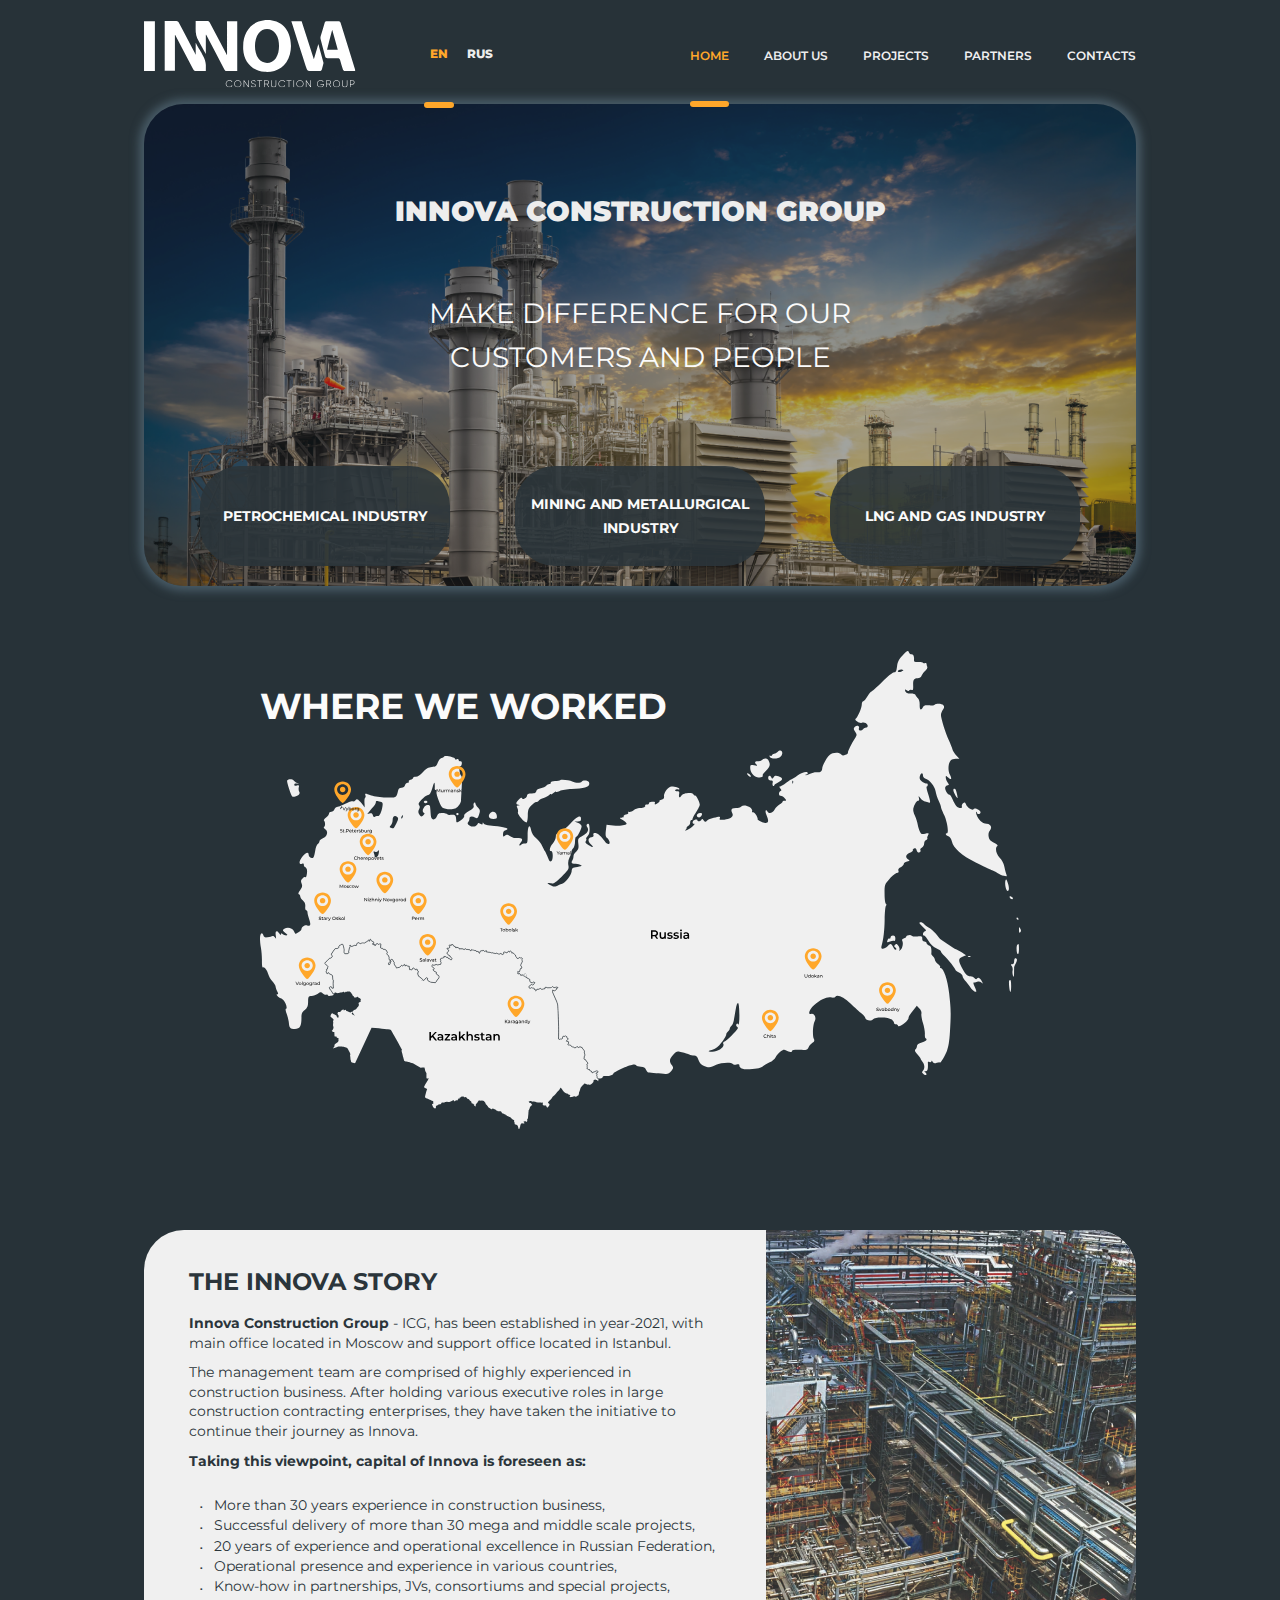
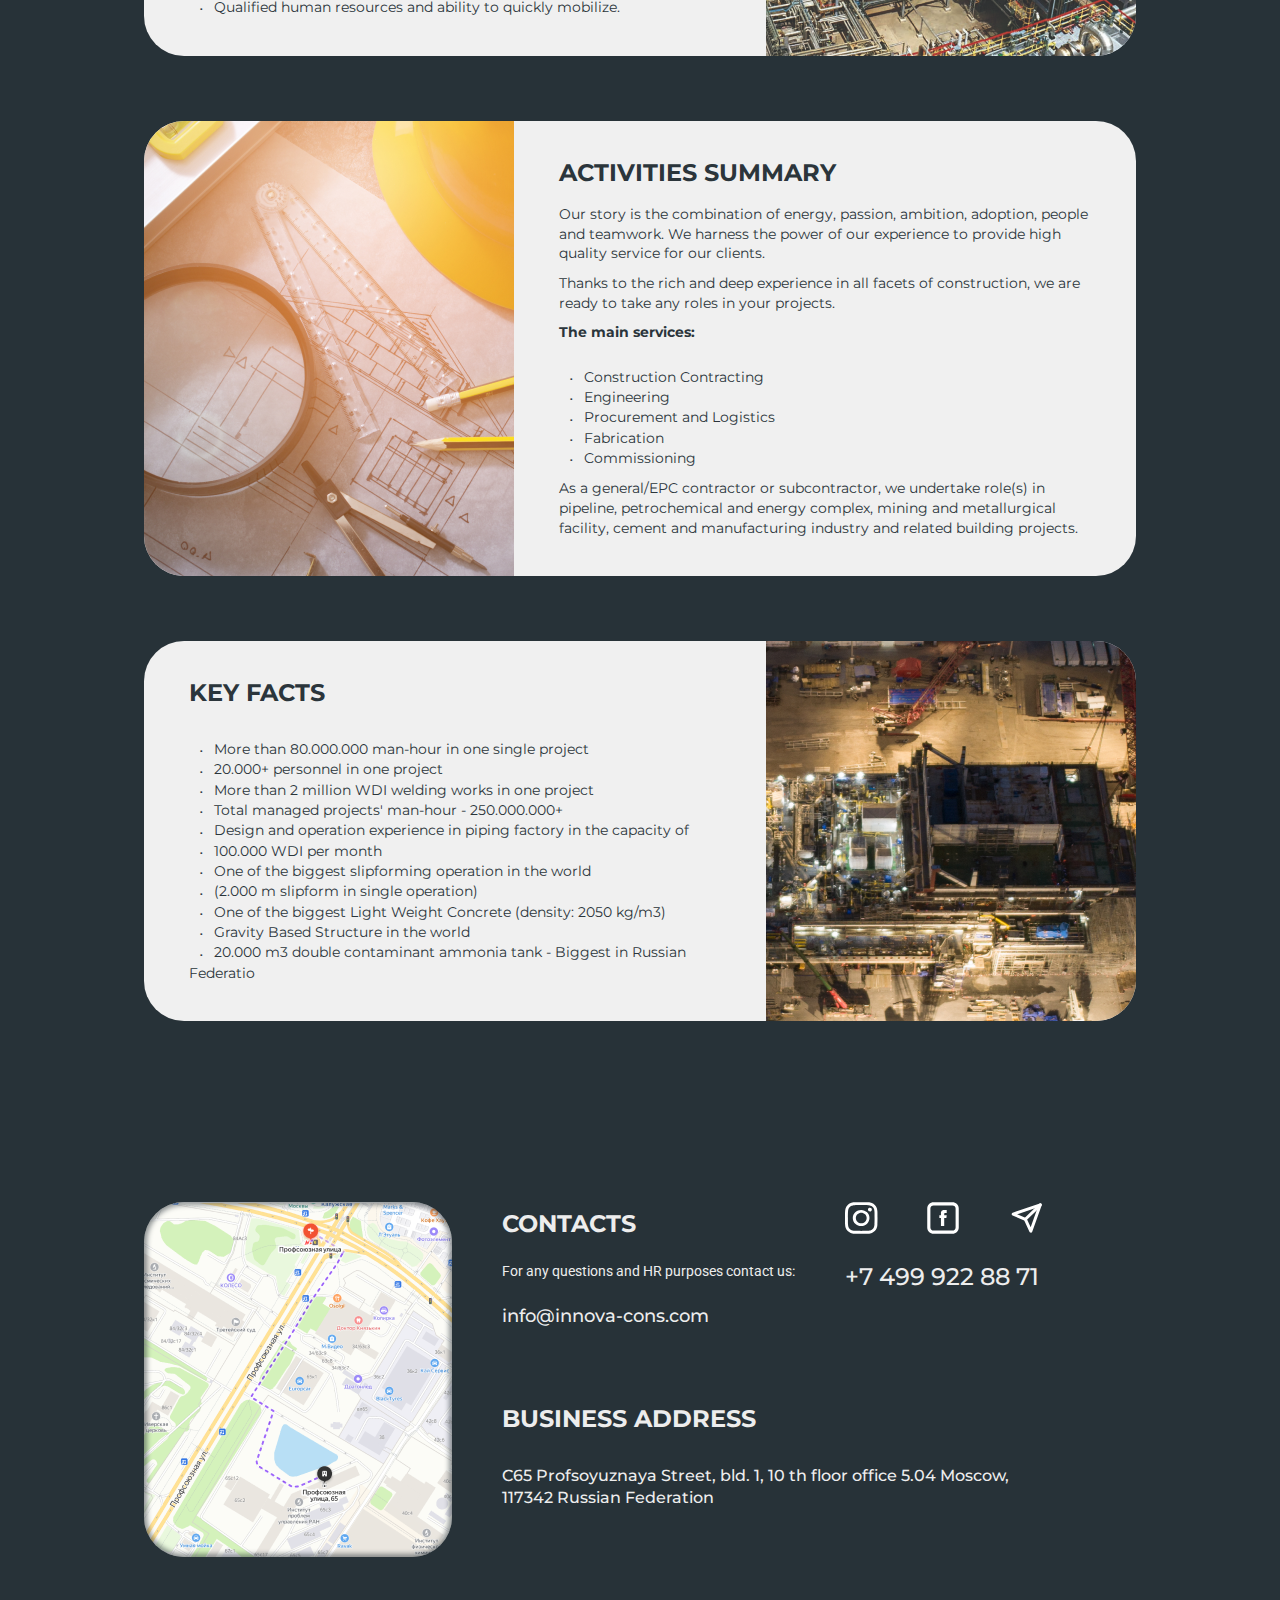
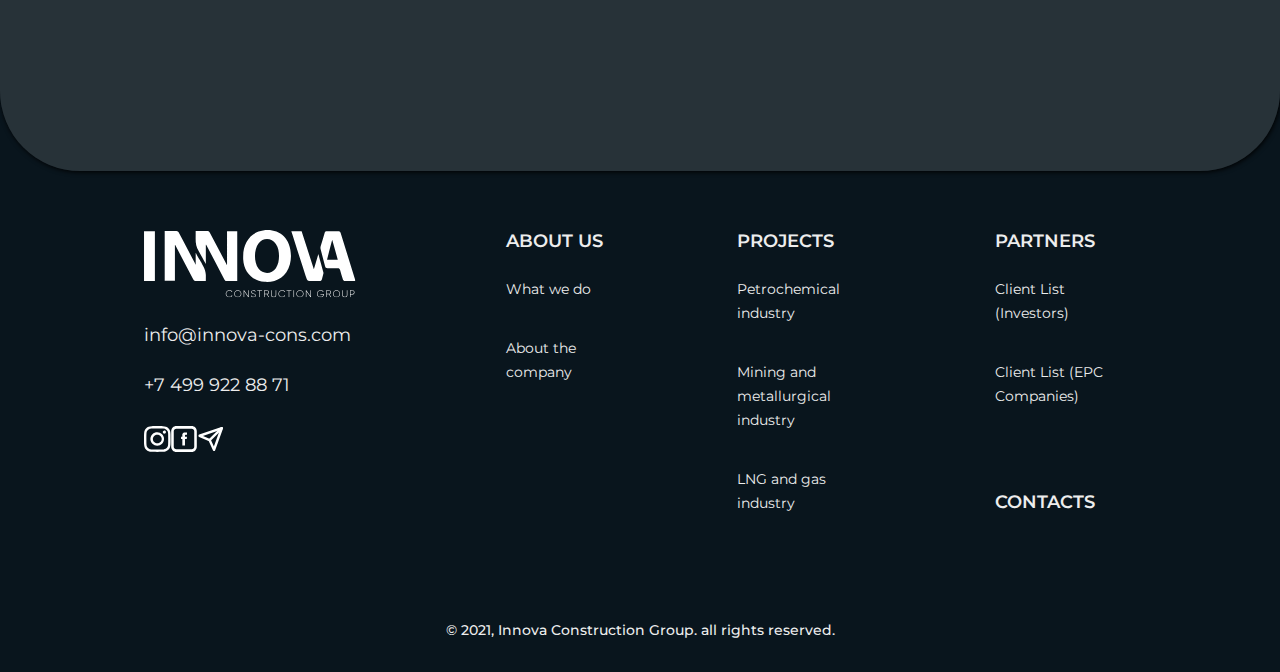
==== commit b4182d63: "adaptive 90%" ====
--- a/eng/index.html
+++ b/eng/index.html
@@ -22,9 +22,9 @@
                     </div>
                     <div class="page-language">
                         <div class="english-option menu-option">
-                            <div class="english-text-option active">
+                            <a class="english-text-option active">
                                 en
-                            </div>
+                            </a>
                         </div>
                         <div class="russian-option menu-option">
                             <div class="russian-text-option">
@@ -33,13 +33,13 @@
                         </div>
                     </div>
                     <div class="header-menu">
-                        <div class="menu menu-option menu-home">
-                            <a href="/eng/index.html" class="active">home</a>
-                        </div>
+                        <a href="/eng/index.html" class="active menu menu-option menu-home">
+                            home
+                        </a>
                         <div class="menu menu-about">
                             <div class="expandable-about">
                                 <div class="menu-option menu-option-expandable">
-                                    <a href="/eng/activities.html">
+                                    <a href="/eng/activities.html" class="menu-option menu-option-expandable">
                                         What/how we do
                                     </a>
                                 </div>
@@ -52,16 +52,22 @@
                             </div>
                             <span>about us</span>
                         </div>
-                        <div class="menu menu-option menu-projects">
-                            <a href="/eng/petrochemical.html">projects</a>
-                        </div>
-                        <div class="menu menu-option menu-partners">
-                            <a href="/eng/partners.html">partners</a>
-                        </div>
+                        <a class="menu menu-option menu-projects" href="/eng/petrochemical.html">
+                            projects
+                        </a>
+                        <a class="menu menu-option menu-partners" href="/eng/partners.html">
+                            partners
+                        </a>
                         <div class="menu menu-option menu-contacts">
                             <a href="/eng/index.html#contacts-anchor">contacts</a>
                         </div>
                     </div>
+                </div>
+                <div class="menu-cover">
+                    <button class="mobile-menu__button">
+                        <img src="/images/menu-icon.svg" class="menu__img">
+                        
+                    </button>
                 </div>
             </div>
         </header>
@@ -117,9 +123,7 @@
                             <li>Qualified human resources and ability to quickly mobilize.</li>
                         </ul>
                     </div>
-                    <div class="card-image card-image-right card-image-first">
-
-                    </div>
+                    <div class="card-image card-image-right card-image-first"></div>
                 </div>
                 <div class="card card-main-second">
                     <div class="card-image card-image-left card-image-second"></div>
@@ -206,9 +210,11 @@
         <div class="grid">
             <div class="footer-main-block">
                 <div class="footer-first-column">
-                    <a href="/eng/index.html">
-                        <div class="footer-logo"></div>
-                    </a>
+                    <div id="footer-logo">
+                        <a href="/eng/index.html">
+                            <img class="footer-logo" src="/images/logo.svg">
+                        </a>
+                    </div>
                     <div class="footer-mail">info@innova-cons.com</div>
                     <div class="footer-phone">+7 499 922 88 71</div>
                     <div class="footer-social-icons">
@@ -259,7 +265,7 @@
                     </div>
                     <div class="footer-column-text">
                         <a href="/eng/mining.html">
-                            Mining and metallurgical<br>industry
+                            Mining and metallurgical<br class="footer-br"> industry
                         </a>
                     </div>
                     <div class="footer-column-text">
@@ -284,7 +290,7 @@
                             Client List (EPC Companies)
                         </a>
                     </div><br><br>
-                    <div class="footer-column-header">
+                    <div id="footer-contacts" class="footer-column-header">
                         <a href="/eng/index.html#contacts-anchor">
                             Contacts
                         </a>
--- a/style/main.css
+++ b/style/main.css
@@ -91,9 +91,7 @@
   display: flex;
   flex-direction: row;
   align-items: center;
-  height: 104px;
-  padding-top: 22px;
-  padding-bottom: 14px;
+  margin-bottom: -3px;
 
   font-style: normal;
   font-weight: 800;
@@ -124,7 +122,7 @@
   justify-content: space-between;
   position: absolute;
 
-  top: 56px;
+  top: 100px;
   left: -34px;
   width: 165px;
   height: 99.4px;
@@ -161,8 +159,7 @@
 }
 .page-language .menu-option{
   position: relative;
-  padding-bottom: 40px;
-  width: 41px;
+  padding-bottom: 43px;
 }
 .menu-option:hover{
   text-shadow: 0px 0px 10px rgba(255, 167, 42, 0.9);
@@ -172,7 +169,8 @@
 }
 .menu{
   position: relative;
-  padding-bottom: 62px;
+  padding-bottom: 40px;
+  padding-top: 45px;
   margin-right: 65px;
 }
 .active{
@@ -249,6 +247,7 @@
 }
 .english-text-option{
   padding-left: 6px;
+  padding-right: 6px;
 }
 .english-option{
   margin-right: 25px;
@@ -257,7 +256,6 @@
   display: flex;
   flex-direction: row;
   margin-left: auto;
-  height: 22px;
 }
 .menu:last-child{
   margin-right: 0;
@@ -266,29 +264,29 @@
   font-weight: 600;
 }
 .banner{
+  padding: 160px 20px 20px;
   width: 100%;
-  height: 700px;
+  height: auto;
   border: none;
-  background-image: url(/images/banner.png);
+  background: url(/images/banner.png) no-repeat;
+  background-size: contain;
   border-radius: 40px;
   box-shadow: 0px 0px 10px 5px rgba(87, 110, 124, 0.7);
 }
 .banner-first-header{
-  padding-top: 160px;
   margin: auto;
 
   font-style: normal;
   font-weight: 900;
-  font-size: 48px;
+  font-size: 28px;
   line-height: 59px;
 
   text-align: center;
   text-transform: uppercase;
 }
 .banner-second-header{
-  margin: 50px auto 0 auto;
   width: 565px;
-
+  margin: 50px auto 203px;
   font-style: normal;
   font-weight: normal;
   font-size: 36px;
@@ -304,11 +302,10 @@
   flex-direction: row;
   justify-content: space-between;
   width: 1400px;
-  margin-top: 203px;
   margin-left: auto;
   margin-right: auto;
 }
-button{
+.banner-button button{
   width: 450px;
   height: 120px;
 
@@ -334,7 +331,7 @@
   margin-left: auto;
   margin-right: auto;
 
-  background: url(/images/countries.png) no-repeat ;
+  background: url(/images/countries.svg) no-repeat ;
   background-size: cover;
   height: 769px;
   width: 1137px;
@@ -360,7 +357,7 @@
   border-radius: 40px;
 }
 .card-image{
-  width: 591px;
+  width: 41%;
 }
 .card-image-right{
   margin-left: auto;
@@ -389,7 +386,7 @@
   background-image: url(/images/cards/card-6.png);
 }
 .card-image-seventh{
-  background-image: url(/images/cards/card-7.png);
+  background: url(/images/cards/card-7.png) no-repeat;
 }
 .card-image-eighth{
   background-image: url(/images/cards/card-8.png);
@@ -404,18 +401,11 @@
   background-image: url(/images/cards/card-11.png);
 }
 .card-main-first{
-  height: 564px;
   margin-top: 64px;
 }
-.card-main-second{
-  height: 639px;
-}
-.card-main-third{
-  height: 464px;
-}
 .card-text{
-  width: 760px;
-  margin: 55px 44px 0 45px;
+  width: 59%;
+  margin: 55px 44px 38px 45px;
   font-style: normal;
   color: #2B353B;
 }
@@ -460,11 +450,10 @@
 
   margin-top: 181px;
   margin-bottom: 107px;
-  height: 355px;
-
 }
 .contacts-map{
-  background: url(/images/map.png);
+  background: url(/images/map.png) ;
+  background-size: cover;
   width: 308px;
   height: 355px;
 
@@ -508,7 +497,7 @@
   height: 32px;
 }
 .contacts-icon{
-  width:32,5px ; 
+  width:32.5px ; 
 
   height: 32px; 
 
@@ -550,9 +539,8 @@
   margin-top: 59px;
 }
 .footer-logo{
-  background: url(/images/logo.svg);
-  width: 212px;
-  height: 67px;
+  width: 100%;
+  height: auto;
 }
 .footer-social-icons{
   display: flex;
@@ -615,35 +603,8 @@
 .about-page-header{
   margin: 26px 0 44px 20px;
 }
-.card-about-page-first{
-  height: 639px;
-}
-.card-about-page-second{
-  height: 639px;
-}
-.card-about-page-third{
-  height: 1300px;
-}
-.card-about-page-fourth{
-  height: 1179px;
-}
-.card-about-page-fifth{
-  height: 961px;
-}
 .card-about-page-fifth ul li{
   text-transform: none ;
-}
-.card-about-page-sixth{
-  height: 654px;
-}
-.card-about-page-seventh{
-  height: 781px;
-}
-.card-about-page-eighth{
-  height: 713px;
-}
-.card-about-page-nineth{
-  height: 864px;
 }
 .card span{
   font-size: 14px;
@@ -657,11 +618,12 @@
 }
 .images-in-text{
   margin-top: 56px;
+}
+.images-in-text__img{
   width: 100%;
-}
-.images-in-text-first{
-  background: url(/images/);
-}
+  height: auto;
+}
+
 .card-about-page-fifth ul li:first-child {
   padding-top: 0px;
 }
@@ -704,19 +666,20 @@
   padding-bottom: 51px;
 }
 .projects-banner{
-  background: url(/images/banner-2.png);
+  background: url(/images/banner-2.png) no-repeat;
+  background-size: contain;
 }
 .info-grid{
   margin-top: 65px;
   display: grid;
-  grid-template-columns: auto auto;
+  grid-template-columns: 700px 700px;
   grid-column-gap: 40px;
   grid-row-gap: 65px;
 }
 .info-block{
-  height: 600px;
+  height: auto;
   width: 700px;
-  padding: 28px 58px 33px 58px;
+  padding: 28px 58px 33px;
   background: #F0F0F0;
   border-radius: 40px;
   color: #2B353B;
@@ -736,74 +699,22 @@
   text-transform: uppercase;
 }
 .info-image{
-  margin-top: auto;
+  margin-top: 50px;
   margin-bottom: 0;
+  height: auto;
+  width: 100%;
+}
+.info-image img{
   border-radius: 20px;
-}
-.info-image-1{
-  height: 224px;
-  background: url(/images/small-pics/small-pic-1.png);
-}
-.info-image-2{
-  height: 227px;
-  background: url(/images/small-pics/small-pic-2.png);
-}
-.info-image-3{
-  height: 236px;
-  background: url(/images/small-pics/small-pic-3.png);
-}
-.info-image-4{
-  height: 235px;
-  background: url(/images/small-pics/small-pic-4.png);
-}
-.info-image-5{
-  height: 273px;
-  background: url(/images/small-pics/small-pic-5.png);
-}
-.info-image-6{
-  height: 184px;
-  background: url(/images/small-pics/small-pic-6.png);
-}
-.info-image-7{
-  height: 236px;
-  background: url(/images/small-pics/small-pic-7.png);
-}
-.info-image-8{
-  height: 184px;
-  background: url(/images/small-pics/small-pic-8.png);
-}
-.info-image-9{
-  height: 272px;
-  background: url(/images/small-pics/small-pic-9.png);
-}
-.info-image-10{
-  height: 185px;
-  background: url(/images/small-pics/small-pic-10.png);
-}
-.info-image-11{
-  height: 244px;
-  background: url(/images/small-pics/small-pic-11.png);
-}
-.info-image-12{
-  height: 244px;
-  background: url(/images/small-pics/small-pic-12.png);
-}
-.info-image-13{
-  height: 289px;
-  background: url(/images/small-pics/small-pic-13.png);
-}
-.info-image-14{
-  height: 168px;
-  background: url(/images/small-pics/small-pic-14.png);
-}
-.info-image-15{
-  height: 239px;
-  background: url(/images/small-pics/small-pic-15.png);
-}
+  height: 100%;
+  width: 100%;
+}
+
+
 .partners-template{
-  height: 779px; 
   background: #FEFEFE;
   border-radius: 40px;
+  padding-bottom: 95px;
 }
 .partners-block{
   display: grid;
@@ -816,10 +727,7 @@
   margin-bottom: 65px;
 }
 .partners-block-header{
-  padding-top: 55px;
-  padding-left: 45px;
-  padding-bottom: 60px;
-
+  padding: 55px 0 60px 45px;
   font-style: normal;
   font-weight: bold;
   font-size: 36px;
@@ -827,97 +735,9 @@
   text-transform: uppercase;
   color: #2B353B;
 }
-.investors-element{
-  width: 202px;
-  height: 141px;
-}
-.investors-element-1{
-  background: url(/images/investors/image_1.png);
-}
-.investors-element-2{
-  background: url(/images/investors/image_2.png);
-}
-.investors-element-3{
-  background: url(/images/investors/image_3.png);
-}
-.investors-element-4{
-  background: url(/images/investors/image_4.png);
-}
-.investors-element-5{
-  background: url(/images/investors/image_5.png);
-}
-.investors-element-6{
-  background: url(/images/investors/image_6.png);
-}
-.investors-element-7{
-  background: url(/images/investors/image_7.png);
-}
-.investors-element-8{
-  background: url(/images/investors/image_8.png);
-}
-.investors-element-9{
-  background: url(/images/investors/image_9.png);
-}
-.investors-element-10{
-  background: url(/images/investors/image_10.png);
-}
-.investors-element-11{
-  background: url(/images/investors/image_11.png);
-}
-.investors-element-12{
-  background: url(/images/investors/image_12.png);
-}
-.investors-element-13{
-  background: url(/images/investors/image_13.png);
-}
-.investors-element-14{
-  background: url(/images/investors/image_14.png);
-}
-.epc-element{
-  width: 206px;
-  height: 163px;
-}
-.epc-element-1{
-  background: url(/images/epc/epc_1.png);
-}
-.epc-element-2{
-  background: url(/images/epc/epc_2.png);
-}
-.epc-element-3{
-  background: url(/images/epc/epc_3.png);
-}
-.epc-element-4{
-  background: url(/images/epc/epc_4.png);
-}
-.epc-element-5{
-  background: url(/images/epc/epc_5.png);
-}
-.epc-element-6{
-  background: url(/images/epc/epc_6.png);
-}
-.epc-element-7{
-  background: url(/images/epc/epc_7.png);
-}
-.epc-element-8{
-  background: url(/images/epc/epc_8.png);
-}
-.epc-element-9{
-  background: url(/images/epc/epc_9.png);
-}
-.epc-element-10{
-  background: url(/images/epc/epc_10.png);
-}
-.epc-element-11{
-  background: url(/images/epc/epc_11.png);
-}
-.epc-element-12{
-  background: url(/images/epc/epc_12.png);
-}
-.epc-element-13{
-  background: url(/images/epc/epc_13.png);
-}
-.epc-element-14{
-  background: url(/images/epc/epc_14.png);
+.investors-element__img{
+  width: 100%;
+  height: auto;
 }
 .active-sub{
   color: #FFA72A;
@@ -925,13 +745,41 @@
 .menu-about span:hover{
   text-shadow: 0px 0px 10px rgba(255, 167, 42, 0.9);
 }
-
+.logo-cover img{
+  width: 100%;
+  height: auto;
+}
+.contacts-icon img{
+  height: 100%;
+  width: 100%;
+}
+.footer-social-icons{
+  width: 80px;
+}
+#footer-logo{
+  height: auto;
+  width: 212px;
+}
+.first-document{
+  width: 326x;
+  height: 471px;
+}
+.second-document{
+  width: 381px;
+  height: 471px;
+}
+.menu-cover{
+  display: none;
+}
 @media screen and (max-width: 1440px) {
   .grid{
     width: 1200px;
   }
-  button{
+  .banner-button button{
     width: 350px;
+  }
+  .banner-second-header{
+    margin-bottom: 87px;
   }
   .banner-buttons{
     width: 1100px;
@@ -942,12 +790,39 @@
   }
   .card-text-standart{
     font-size: 16px;
+    padding-top: 10px;
+    grid-template-columns: 560px 560px;
   }
   li{
     font-size: 16px;
   }
-  .card-text{
-    width: 660px;
+  .partners-block{
+    grid-template-columns: 182px 182px 182px 182px 182px ;
+    grid-gap: 70px;
+    column-gap: 30px;
+    padding-left: 75px;
+  }
+  .info-block{
+    width: 560px;
+    padding: 28px 38px 33px;
+  }
+  .info-grid{
+    margin-top: 65px;
+    grid-template-columns: 560px 560px;
+    grid-column-gap: 80px;
+    grid-row-gap: 65px;
+  }
+  .footer-column-text a{
+    font-size: 14px;
+  }
+  .footer-column-text{
+    margin-bottom: 25px;
+  }
+  .text-header{
+    font-size: 30px;
+  }
+  .card .additional-list-item{
+    font-size: 16px;
   }
 }
 @media screen and (max-width: 1280px) {
@@ -955,16 +830,16 @@
     width: 992px;
   }
   .banner{
-    height: 550px;
-  }
-  button{
+    padding-top:78px;
+  }
+  .banner-button button{
     width: 250px;
+    height: 100px;
   }
   .banner-buttons{
     width: 880px;
-    margin-top: 40px;
-  }
-  .header-cover {
+  }
+  .header-cover{
     font-size: 12px;
   }
   .menu{
@@ -982,4 +857,463 @@
   .contacts-mail{
     font-size: 18px;
   }
+  .partners-block{
+    grid-template-columns: 142px 142px 142px 142px 142px ;
+    grid-gap: 70px;
+    column-gap: 40px;
+    padding-left: 75px;
+  }
+  .info-block{
+    width: 471px;
+    padding: 28px 38px 33px;
+  }
+  .info-grid{
+    margin-top: 65px;
+    grid-template-columns: 471px 471px;
+    grid-column-gap: 50px;
+    grid-row-gap: 65px;
+  }
+  .footer-second-column{
+    margin-left: 150px;
+  }
+  .footer-column-text{
+    margin-bottom: 35px;
+  }
+  .text-header{
+    font-size: 24px;
+  }
+  .card-text{
+    margin-top: 30px;
+  }
+  .banner-button button{
+    font-size: 14px;
+  }
+  .banner-second-header{
+    font-size: 28px;
+  }
+  .contacts-text {
+    margin-left: 50px;
+  }
+  .main-contacts {
+    margin-left: 50px;
+  }
+  .text-address{
+    font-size: 16px;
+  }
+  .contacts-text-small{
+    font-size: 14px;
+    margin-top: 15px;
+  }
+  .card .additional-list-item{
+    font-size: 14px;
+  }
+  header .active-activities:after{
+    width: 33px;
+  }
+  header .active-about:after{
+    width: 33px;
+    left: 33px;
+  }
+  header .projects-mining:after{
+    width: 21.5px;
+    left: 21.5px;
+  }
+  header .projects-petrochemical:after{
+    width: 21.5px;
+  }
+  header .projects-gas:after{
+    width: 21.5px;
+    left: 43px;
+  }
+}
+@media screen and (max-width: 1024px) {
+  .grid{
+    width: 768px;
+  }
+  .info-block{
+    width: 369px;
+  }
+  .info-grid{
+    grid-template-columns: 369px 369px;
+    grid-row-gap: 35px;
+    grid-column-gap: 30px;
+  }
+  .banner-button button{
+    width: 200px;
+    height: 80px;
+    font-size: 10px;
+  }
+  .banner-buttons{
+    width: 700px;
+  }
+  .menu {
+    margin-right: 25px;
+  }
+  .logo-cover {
+    width: 172px;
+    height: 40px;
+    margin-right: 68px;
+  } 
+  .footer-column-text {
+    margin-bottom: 25px;
+  } 
+  .footer-second-column {
+    margin-left: 120px;
+    margin-top: 34px;
+  }
+  .footer-third-column {
+    margin-left: 20px;
+    margin-top: 34px;
+  }
+  .footer-fourth-column {
+    margin-left: 20px;
+    margin-top: 34px;
+  }
+  .footer-column-text a {
+    font-size: 10px;
+  }
+  .footer-column-text {
+    margin-bottom: 5px;
+    line-height: 12px;
+  }
+  .footer-column-header{
+    font-size: 12px;
+    margin-bottom: 5px;
+  }
+  .footer-mail {
+    font-size: 14px;
+  }
+  .footer-phone{
+    font-size: 14px;
+  }
+  #footer-contacts{
+    display: none;
+  }
+  .contacts-icon{
+    width: 16px;
+    height: 16px;
+  }
+  #footer-logo{
+    height: auto;
+    width: 115px;
+  }
+  .footer-legal-mark{
+    margin-top: 22px;
+    font-size: 9px;
+  }
+  .footer-main-block{
+    margin-top: 16px;
+  }
+  .footer-mail{
+    margin-top: 10px;
+  }
+  .footer-phone{
+    margin-top: 10px;
+  }
+  .footer-social-icons {
+    margin-top: 10px;
+  }
+  .footer-legal-mark{
+    margin-bottom: 16px;
+  }
+  .footer-br{
+    display: none;
+  }
+  .partners-block {
+    grid-template-columns: 117px 117px 117px 117px 117px;
+    grid-gap: 40px;
+    column-gap: 20px;
+    padding-left: 50px;
+  }
+  .partners-template {
+    padding-bottom: 55px;
+  }
+  .partners-block-header{
+    padding-top: 50px;
+  }
+  .contacts-phone{
+    font-size: 12px;
+    margin-top: 10px;
+  }
+  main .fb-icon {
+    margin-left: 20px;
+  }
+  main .tg-icon {
+    margin-left: 20px;
+  }
+  .contacts-block-icons {
+    margin-top: 15px;
+    height:  30px;
+  }
+  .banner-second-header {
+    font-size: 18px;
+    margin-bottom: 42px;
+  }
+}
+@media screen and (max-width: 768px) {
+  .grid{
+    width: 720px;
+  }
+  header .logo-cover{
+    display: none;
+  }
+  .page-language{
+    margin-left: 36px;
+  }
+  .menu {
+    margin-right: 45px;
+  }
+  .header-menu{
+    margin-right: 36px;
+  }
+  .header-cover{
+    padding-top: 0;
+    padding-bottom: 0;
+  }
+  .countries{
+    width: 532px;
+    height: 360px;
+  }
+  .text-header {
+    font-size: 18px;
+  }
+  .info-block{
+    width: 350px;
+  }
+  .info-grid{
+    grid-template-columns: 350px 350px;
+    grid-row-gap: 25px;
+    grid-column-gap: 20px;
+  }
+  .card-text-standart{
+    font-size: 10px;
+  }
+  .info-block-header{
+    font-size: 18px;
+    line-height: 20px
+  }
+  .partners-block{
+    grid-template-columns: 91px 91px 91px 91px 91px;
+    grid-gap: 40px;
+    column-gap: 20px;
+    padding-left: 85px;
+  }
+  .partners-block-header{
+    padding: 35px 0 60px 55px;
+    font-style: normal;
+    font-weight: bold;
+    font-size: 26px;
+    line-height: 44px;
+  }
+  .contacts-text {
+    margin-left: 20px;
+  }
+  .contacts-text-small {
+    font-size: 12px;
+  }
+  .text-header {
+    line-height: 14px
+  }
+  .text-address {
+    font-size: 12px;
+  }
+  .contacts-map{
+    width: 215px;
+    height: 248px;
+  }
+  .card{
+    margin-bottom: 25px;
+  }
+  li {
+    font-size: 10px;
+  }
+  .card .additional-list-item {
+    font-size: 10px;
+  }
+  ul.card-text-list li:first-child {
+    padding-top: 5px;
+  }
+  .card span{
+    font-size: 12px;
+  }
+  .first-document{
+    width: 130px;
+    height: 188px;
+  }
+  .second-document{
+    width: 152px;
+    height: 188px;
+  }
+  .banner-first-header{
+    line-height: 38px;
+  }
+  .banner-second-header{
+    margin-top: 15px;
+    margin-bottom: 85px;
+  }
+  .banner-buttons{
+    width: 600px;
+  }
+  .banner-button button{
+    width: 169px;
+    height: 70px;
+    font-size: 10px;
+    border-radius: 20px;
+  }
+}
+@media screen and (max-width: 720px) {
+  .grid{
+    width: 540px;
+  }
+  .menu {
+    margin-right: 20px;
+    padding-bottom: 10px;
+    padding-top: 15px;
+  }
+  .page-language .menu-option {
+    padding-bottom: 11px;
+  }
+  .page-language {
+     margin-left: 25px; 
+     height: 18px;
+  }
+  .header-menu {
+    margin-right: 25px;
+  } 
+  .banner-button button{
+    width: 129px;
+    height: 70px;
+    font-size: 10px;
+    border-radius: 20px;
+    
+    line-height: 14px;
+  }
+  .banner-buttons{
+    width: 500px;
+  }
+  .banner-first-header {
+    font-size: 18px;
+  }
+  .banner-second-header {
+    margin-top: 21px;
+    margin-bottom: 21px;
+    line-height: 34px;
+    width: 385px;
+  }
+  .banner{
+    padding-top: 25px;
+  }
+  .countries-header{
+    font-size: 20px;
+  }
+  .card-text-standart{
+    padding-top: 18px;
+  }
+  .text-header {
+    line-height: 18px;
+  }
+  .info-grid {
+    grid-template-columns: 260px 260px;
+    grid-row-gap: 25px;
+    grid-column-gap: 20px;
+  } 
+  .info-block {
+    width: 260px;
+    padding: 18px 28px 23px;
+  }
+  .partners-block {
+    grid-template-columns: 71px 71px 71px 71px 71px;
+    grid-gap: 20px;
+    column-gap: 30px;
+    padding-left: 35px;
+  }
+  .partners-block-header{
+    padding-bottom: 20px;
+    font-size: 18px;
+  }
+  .footer-second-column {
+    margin-left: 72px
+  }
+  .partners-template:first-child {
+    margin-bottom: 35px;
+  }
+  .footer-mail {
+    font-size: 10px;
+  }
+  .contacts-mail {
+    font-size: 12px;
+  }
+  .text-header {
+    font-size: 14px;
+  }
+  .main-contacts {
+    margin-left: 0;
+  }
+  .contacts-text-small{
+    width: 150px;
+  }
+  .main-contacts{
+    margin-left: 10px;
+  }
+  .contacts-block-icons{
+    margin-top: 0;
+  }
+  .grey-cover {
+    padding-bottom: 10px
+  }
+  .contacts{
+    margin-bottom: 41px;
+    margin-top: 41px;
+  }
+  .footer-second-column{
+    margin-top: 0;
+  }
+  .footer-third-column{
+    margin-top: 0;
+  }
+  .footer-fourth-column{
+    margin-top: 0;
+  }
+  .contacts-map {
+    width: 265px;
+  }
+  .card-main-first{
+    margin-top: 12px;
+  }
+  .about-page-header{
+    margin-bottom: 14px;
+  }
+  .expandable-about{
+    top: 44px;
+  }
+}
+@media screen and (max-width: 550px) {
+  .grid{
+    padding-top: 24px;
+  }
+  .menu-cover{
+    display: block;
+    width: 52px;
+    height: 39px;
+    margin-right: 0;
+    margin-left: auto;
+
+    background: #C4C4C4;
+    border-radius: 9px;
+  }
+  .mobile-menu__button{
+    background: none;
+    border: none;
+    padding: 13px 14px;
+  }
+  .header-cover{
+    display: none;
+  }
+  .menu-sub-item{
+    margin-bottom: 5.5px;
+    width: 24px;
+    height: 2.5px;
+    background-color: #FBFBFB;
+    border-radius: 25px;
+  }
 }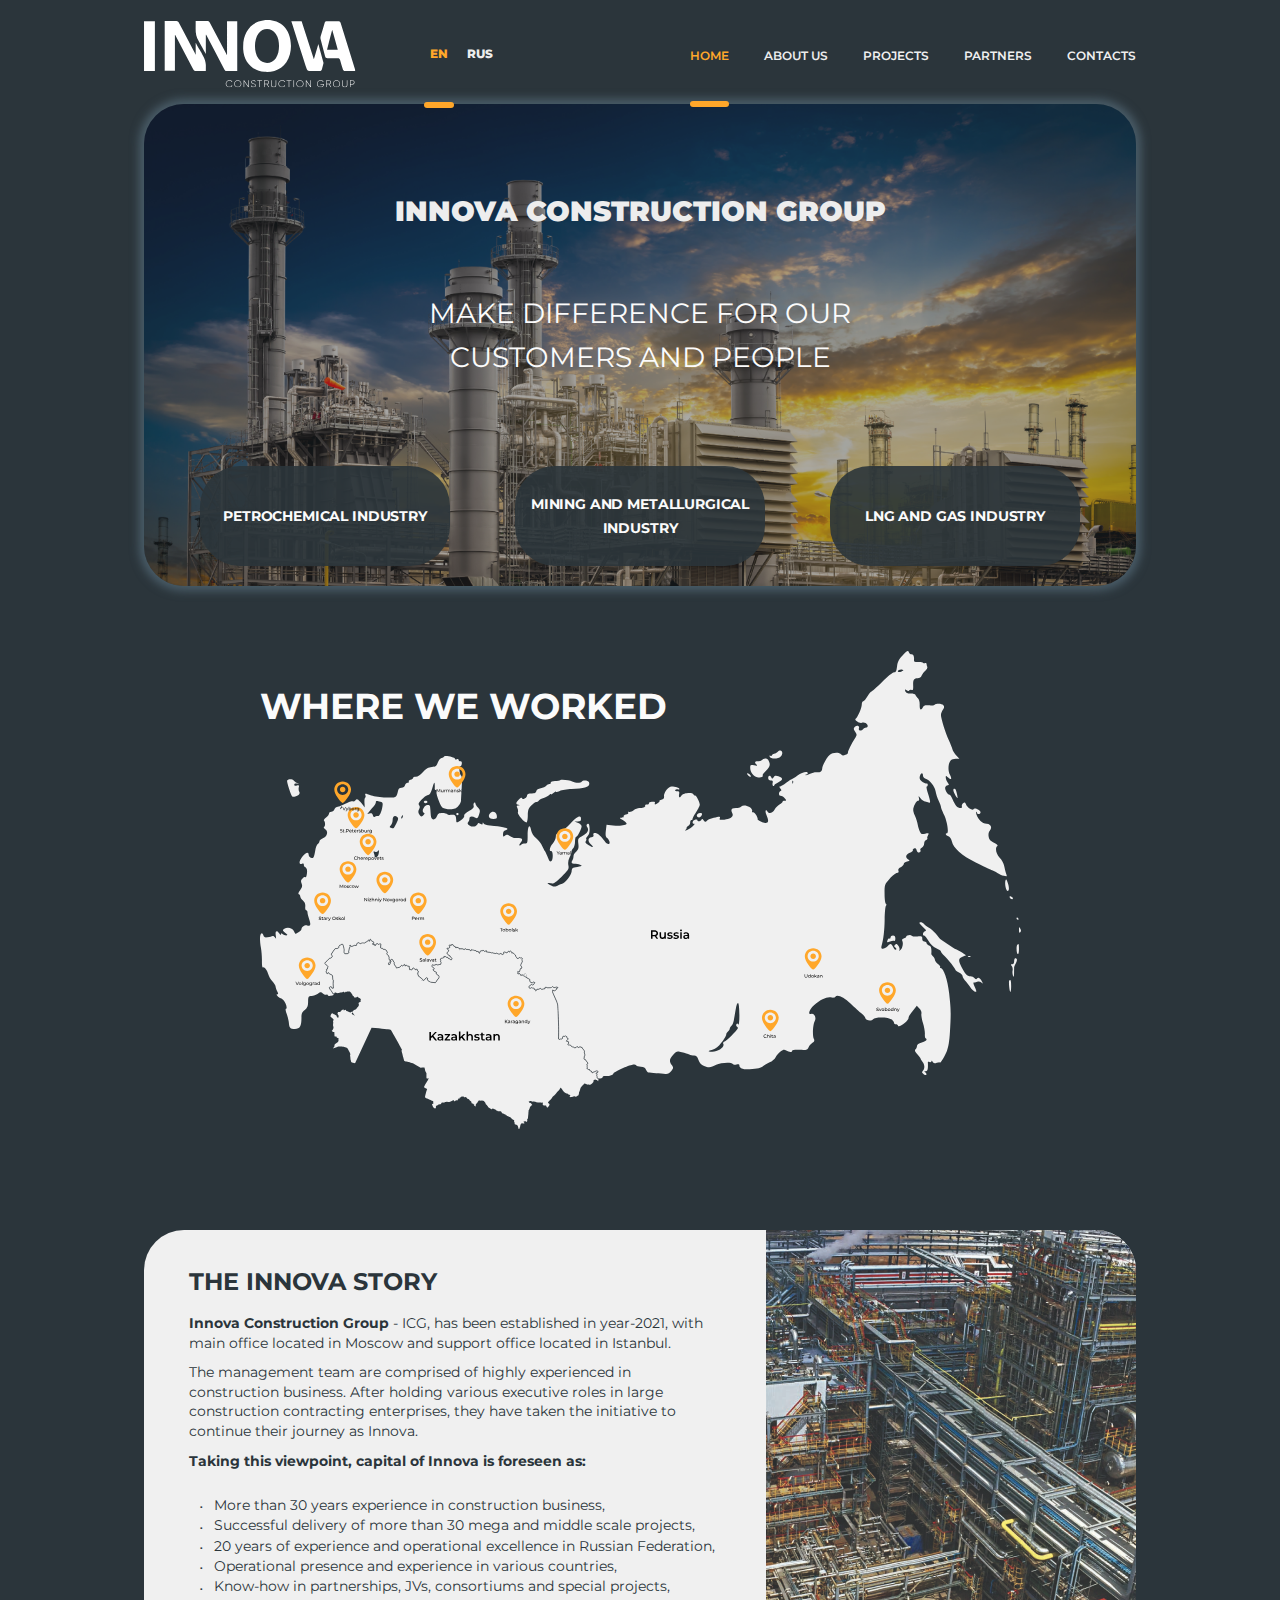
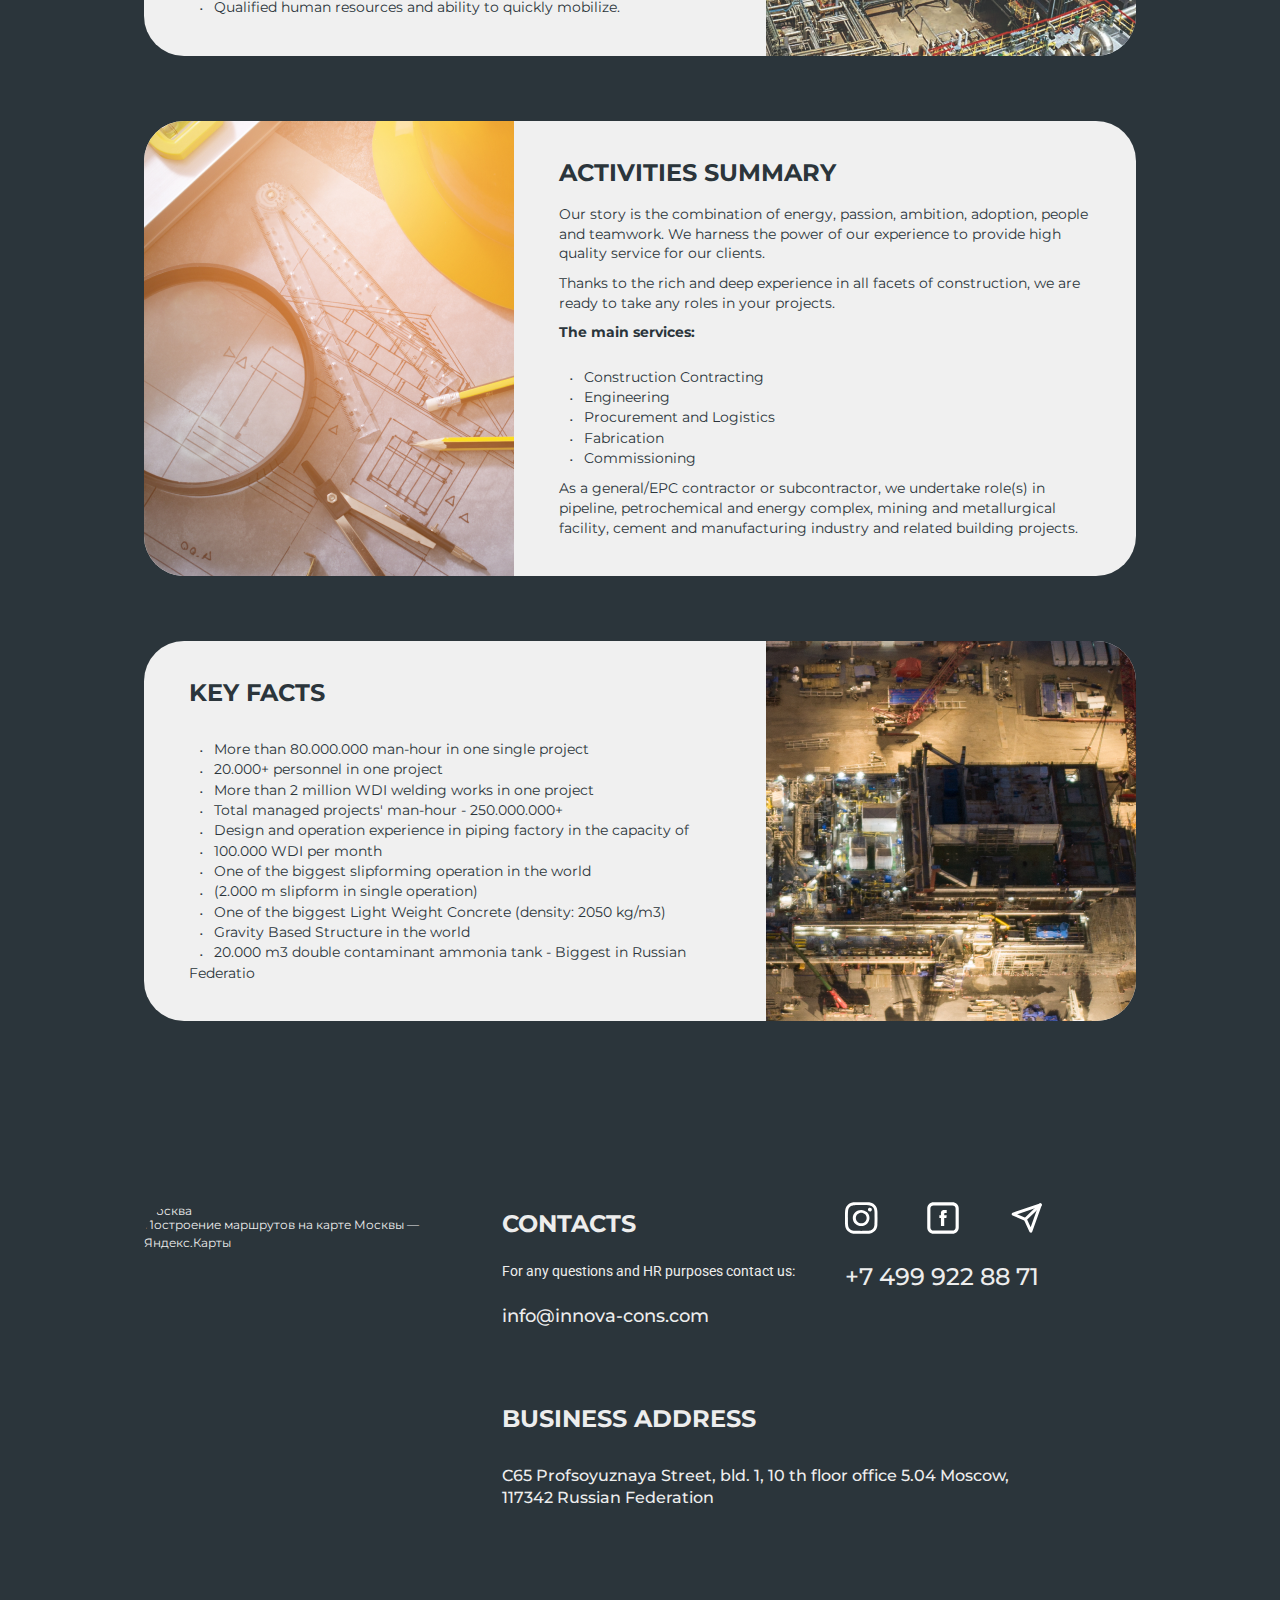
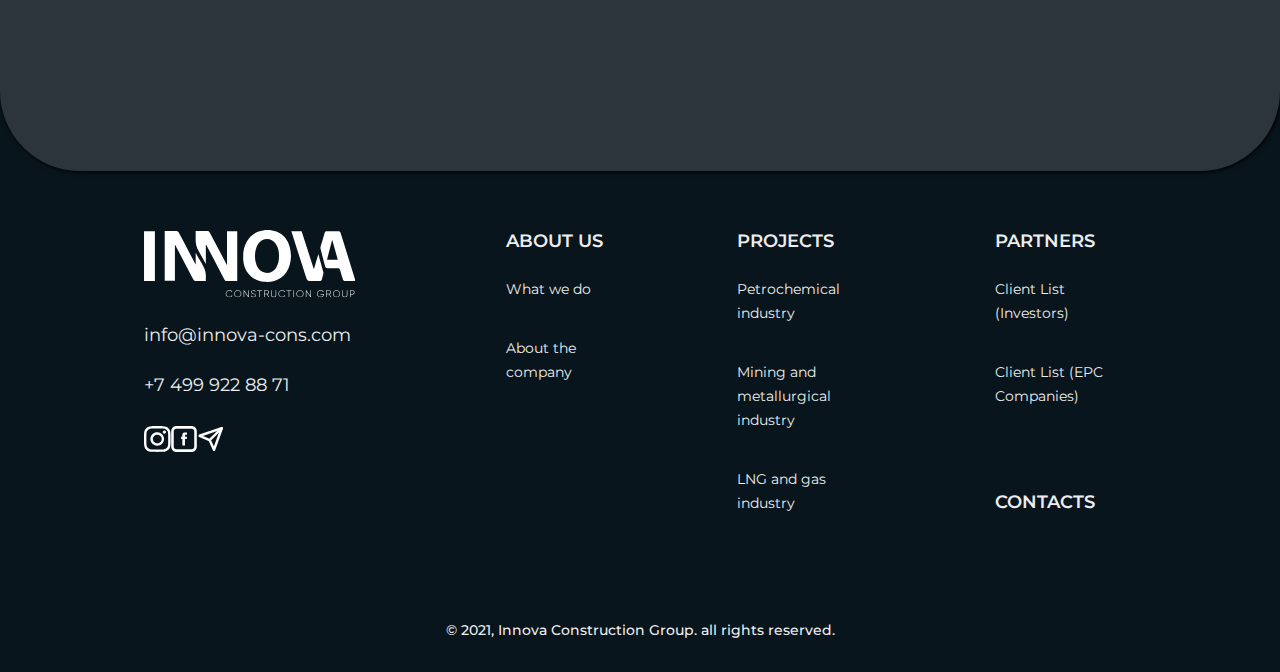
==== commit 2f1b8b8b: "adaptive v 2" ====
--- a/eng/index.html
+++ b/eng/index.html
@@ -63,11 +63,34 @@
                         </div>
                     </div>
                 </div>
-                <div class="menu-cover">
-                    <button class="mobile-menu__button">
-                        <img src="/images/menu-icon.svg" class="menu__img">
-                        
+                <div id="mobile-menu-cover"class="menu-cover">
+                    <button id="mobile-menu-button" class="mobile-menu__button">
+                        <img src="/images/menu-icon.svg" class="menu__img"> 
                     </button>
+                    <ul id="mobile-menu" class="expandable-mobile-menu hidden-menu">
+                        <li class="expandable-menu-logo">
+                            <img src="/images/logo.svg">
+                        </li>
+                        <li class="expandable-menu-item expandable-menu-home mobile-menu-active">
+                            <a href="/eng/index.html">home</a>
+                        </li>
+                        <li class="expandable-menu-item expandable-menu-about">
+                            <a href="/eng/about.html">about us</a>
+                        </li>
+                        <li class="expandable-menu-item expandable-menu-projects">
+                            <a href="/eng/petrochemical.html">projects</a>
+                        </li>
+                        <li class="expandable-menu-item expandable-menu-partners">
+                            <a href="/eng/partners.html">partners</a>
+                        </li>
+                        <li class="expandable-menu-item expandable-menu-contacts">
+                            <a href="/eng/index.html#contacts-anchor">contacts</a>
+                        </li>
+                        <li class="expandable-menu-item expandable-menu-language">
+                            <a class="eng-language ">en</a>
+                            <a class="ru-language">rus</a>
+                        </li>
+                    </ul>
                 </div>
             </div>
         </header>
@@ -176,7 +199,15 @@
                 </div>
                 <div id="contacts-anchor"></div>
                 <div class="contacts">
-                    <div class="contacts-map"></div>
+                    <div class="contacts-map"style="position:relative;overflow:hidden;">
+                        <a href="https://yandex.ru/maps/213/moscow/?utm_medium=mapframe&utm_source=maps" style="color:#eee;font-size:12px;position:absolute;top:0px;">
+                            Москва
+                        </a>
+                        <a href="https://yandex.ru/maps/213/moscow/?ll=37.538351%2C55.654148&mode=routes&rtext=55.656682%2C37.540075~55.651557%2C37.538790&rtt=pd&ruri=ymapsbm1%3A%2F%2Forg%3Foid%3D243083506667~ymapsbm1%3A%2F%2Fgeo%3Fll%3D37.539%252C55.652%26spn%3D0.001%252C0.001%26text%3D%25D0%25A0%25D0%25BE%25D1%2581%25D1%2581%25D0%25B8%25D1%258F%252C%2520%25D0%259C%25D0%25BE%25D1%2581%25D0%25BA%25D0%25B2%25D0%25B0%252C%2520%25D0%259F%25D1%2580%25D0%25BE%25D1%2584%25D1%2581%25D0%25BE%25D1%258E%25D0%25B7%25D0%25BD%25D0%25B0%25D1%258F%2520%25D1%2583%25D0%25BB%25D0%25B8%25D1%2586%25D0%25B0%252C%252065&utm_medium=mapframe&utm_source=maps&z=16.39" style="color:#eee;font-size:12px;position:absolute;top:14px;">
+                            Построение маршрутов на карте Москвы — Яндекс.Карты
+                        </a>
+                        <iframe src="https://yandex.ru/map-widget/v1/-/CCUufXaGXD" width="100%" height="100%" frameborder="0" allowfullscreen="true" style="position:relative;"></iframe>
+                    </div>
                     <div class="contacts-text">
                         <div class="contacts-block">
                             <div class="conacts-block-text">
@@ -217,7 +248,7 @@
                     </div>
                     <div class="footer-mail">info@innova-cons.com</div>
                     <div class="footer-phone">+7 499 922 88 71</div>
-                    <div class="footer-social-icons">
+                    <div id="pc-icons" class="footer-social-icons">
                         <div class="ig-icon contacts-icon">
                             <a>
                                 <img src="/images/ig-icon.svg">
@@ -294,6 +325,29 @@
                         <a href="/eng/index.html#contacts-anchor">
                             Contacts
                         </a>
+                    </div>
+                </div>
+                <div class="footer-fifth-column">
+                    <a class="back-button-cover" href="#">
+                        <div class="back-arrow-text">Up</div>
+                        <img class="back-arrow" src="/images/footer-arrow.svg">
+                    </a>
+                    <div id="mobile-icons" class="footer-social-icons">
+                        <div class="ig-icon contacts-icon">
+                            <a>
+                                <img src="/images/ig-icon.svg">
+                            </a>
+                        </div>
+                        <div class="fb-icon contacts-icon">
+                            <a>
+                                <img src="/images/fb-icon.svg">
+                            </a>
+                        </div>
+                        <div class="tg-icon contacts-icon">
+                            <a>
+                                <img src="/images/tg-icon.svg">
+                            </a>
+                        </div>                       
                     </div>
                 </div>
             </div>
--- a/style/main.css
+++ b/style/main.css
@@ -69,7 +69,9 @@
     scroll-behavior: auto !important;
   }
 }
-
+.popup__content{
+  display: none !important;
+}
 body{
   background: #09151D;
   color: #EDEDED;
@@ -81,7 +83,7 @@
 }
 .grey-cover{
   padding-bottom: 107px;
-  background: #2B353BE5;
+  background: #2B353B;
   border-bottom-left-radius: 80px;
   border-bottom-right-radius: 80px;
   box-shadow: 1px 1px 5px #000000;
@@ -269,7 +271,7 @@
   height: auto;
   border: none;
   background: url(/images/banner.png) no-repeat;
-  background-size: contain;
+  background-size: cover;
   border-radius: 40px;
   box-shadow: 0px 0px 10px 5px rgba(87, 110, 124, 0.7);
 }
@@ -437,7 +439,7 @@
 ul.card-text-list li:first-child{
   padding-top: 25px;
 }
-li:before{
+main li:before{
   content:"·";
   margin: 0 10px 0 10px;
   font-size: 18px;
@@ -452,12 +454,9 @@
   margin-bottom: 107px;
 }
 .contacts-map{
-  background: url(/images/map.png) ;
-  background-size: cover;
   width: 308px;
   height: 355px;
 
-  box-shadow: inset 0px 0px 5px 3px rgba(34, 44, 50, 0.5);
   border-radius: 40px;
 }
 .contacts-text{
@@ -608,7 +607,7 @@
 }
 .card span{
   font-size: 14px;
-  line-height: 19,6px;
+  line-height: 19.6px;
 }
 .space{
   margin-left: 21px;
@@ -667,7 +666,7 @@
 }
 .projects-banner{
   background: url(/images/banner-2.png) no-repeat;
-  background-size: contain;
+  background-size: cover;
 }
 .info-grid{
   margin-top: 65px;
@@ -760,15 +759,18 @@
   height: auto;
   width: 212px;
 }
-.first-document{
-  width: 326x;
-  height: 471px;
-}
-.second-document{
-  width: 381px;
-  height: 471px;
+.first-document {
+  width: 45%;
+  height: auto;
+}
+.second-document {
+  width: 45%;
+  height: auto;
 }
 .menu-cover{
+  display: none;
+}
+.footer-fifth-column{
   display: none;
 }
 @media screen and (max-width: 1440px) {
@@ -1057,6 +1059,16 @@
   header .logo-cover{
     display: none;
   }
+  main li:before {
+    margin: 0 5px 0 5px;
+  }
+  .countries-header{
+    font-size: 30px;
+    padding-top: 15px;
+  }
+  .grey-cover{
+    padding-bottom: 50px;
+  }
   .page-language{
     margin-left: 36px;
   }
@@ -1136,14 +1148,6 @@
   .card span{
     font-size: 12px;
   }
-  .first-document{
-    width: 130px;
-    height: 188px;
-  }
-  .second-document{
-    width: 152px;
-    height: 188px;
-  }
   .banner-first-header{
     line-height: 38px;
   }
@@ -1169,6 +1173,9 @@
     margin-right: 20px;
     padding-bottom: 10px;
     padding-top: 15px;
+  }
+  .card-text-standart {
+    padding-top: 10px;
   }
   .page-language .menu-option {
     padding-bottom: 11px;
@@ -1205,9 +1212,6 @@
   }
   .countries-header{
     font-size: 20px;
-  }
-  .card-text-standart{
-    padding-top: 18px;
   }
   .text-header {
     line-height: 18px;
@@ -1259,7 +1263,7 @@
     margin-top: 0;
   }
   .grey-cover {
-    padding-bottom: 10px
+    padding-bottom: 40px;
   }
   .contacts{
     margin-bottom: 41px;
@@ -1289,7 +1293,58 @@
 }
 @media screen and (max-width: 550px) {
   .grid{
-    padding-top: 24px;
+    padding-top: 44px;
+    width: 425px;
+  }
+  .banner-buttons {
+    width: 350px;
+  }
+  .banner-button button{
+    width: 107px;
+    height: 52px;
+    font-size: 8px;
+  }
+  .countries{
+    margin-top: 35px;
+
+    width: 319px;
+    height: 216px;
+  }
+  .countries-header {
+    padding-top: 5px;
+    font-size: 14px;
+  }
+  .partners-template {
+    padding-bottom: 40px;
+  }
+  .card-text {
+    margin: 15px;
+  }
+  .card span{
+    font-size: 10px;
+  }
+  .card-text-standart {
+    font-size: 10px;
+  }
+  ul.card-text-list li {
+    font-size: 10px;
+    line-height: 100%;
+  }
+  main li:before{
+    line-height: 10px;
+    font-size: 10px;
+  }
+  .contacts-mail {
+    margin-top: 22px;
+    margin-bottom: 30px;
+    
+    font-size: 12px;
+  }
+  .contacts-phone {
+    font-size: 10px;
+  }
+  .contacts-text-small {
+    font-size: 10px;
   }
   .menu-cover{
     display: block;
@@ -1298,22 +1353,331 @@
     margin-right: 0;
     margin-left: auto;
 
+    position: fixed;
+    top: 0;
+    right: 0;
+
+
     background: #C4C4C4;
-    border-radius: 9px;
-  }
+    border-radius: 10px;
+  }
+
   .mobile-menu__button{
     background: none;
     border: none;
     padding: 13px 14px;
+    width: 100%;
   }
   .header-cover{
     display: none;
   }
   .menu-sub-item{
+    float:right;
     margin-bottom: 5.5px;
     width: 24px;
     height: 2.5px;
     background-color: #FBFBFB;
     border-radius: 25px;
   }
+  .expandable-mobile-menu{
+    position: absolute;
+    right: 0;
+
+    padding-top: 16px;
+    padding-left: 27px;
+    background-color: #FFA72A;
+    align-items: center;
+
+    width: 149px;
+    height: 277px;
+
+    font-family: Montserrat;
+    font-style: normal;
+    font-weight: 600;
+    font-size: 12px;
+    line-height: 15px;
+    text-transform: uppercase;
+    border-radius: 10px 0px 0px 10px;
+  }
+  .expandable-mobile-menu img{
+    width: 98px;
+    height: 31px;
+  }
+  .expandable-menu-item{
+    margin-top: 21px;
+  }
+  .hidden-menu{
+    display: none !important;
+  }
+  .expandable-menu-language{
+    display: flex;
+    flex-direction: row;
+  }
+  .menu-cover ul#mobile-menu{
+    padding-top: 16px;
+    display: flex;
+    flex-direction: column;
+  }
+  .ru-language{
+    margin-left: 26px;
+  }
+  .menu-cover .mobile-menu-active{
+    font-weight: 800;
+  }
+  .footer-second-column{
+    display: none;
+  }
+  .footer-third-column{
+    display: none;
+  }
+  .footer-fourth-column{
+    display: none;
+  }
+  .footer-fifth-column{
+    display: block;
+    margin-right: 20px;
+  }
+  #pc-icons{
+    display: none;
+  }
+  .footer-main-block{
+    justify-content: space-between;
+  }
+  .footer-first-column{
+    margin-left: 20px;
+  }
+  .back-button-cover{
+    display: flex;
+    flex-direction: row;
+    margin-left: 42px;
+    margin-bottom: 50px;
+  }
+  .back-arrow{
+    margin-left: 6px;
+  }
+  .card-text-standart {
+    padding-top: 10px;
+  }
+  .banner-first-header {
+    line-height: 18px;
+  }
+  .banner-second-header{
+    line-height: 24px;
+  }
+  .partners-block {
+    grid-template-columns: 55px 55px 55px 55px 55px;
+    grid-gap: 30px;
+    column-gap: 25px;
+    padding-left: 25px;
+  }
+  
+  .partners-block-header{
+    padding: 15px 0 15px 30px;
+  }
+  .info-block{
+    width: 200px;
+  }
+  .info-grid {
+    grid-template-columns: 200px 200px;
+    grid-row-gap: 25px;
+    grid-column-gap: 22px;
+  }
+  .info-image {
+    margin-top: 5px;
+  }
+  .info-image img{
+    border-radius: 5px;
+  }
+  .info-block-header {
+    font-size: 14px;
+    line-height: 15px;
+  }
+  .text-header {
+    font-size: 12px;
+  }
+  .card{
+    border-radius: 15px;
+  }
+  .card-image-right {
+    border-radius: 0 15px 15px 0;
+  }
+  .card-image-left {
+    margin-right: auto;
+    border-radius: 15px 0px 0px 15px;
+  } 
+}
+@media screen and (max-width: 435px) {
+  .grid{
+    padding-top: 32px;
+    width: 90%;
+  }
+  .banner-first-header {
+    line-height: 14px;
+    font-size: 14px;
+  }
+  main li:before {
+    margin: 0 5px 0 5px
+  }
+  .banner-second-header {
+    font-size: 14px;
+    margin-top: 10px;
+    margin-bottom: 10px;
+    line-height: 19px;
+    width: 255px;
+  }
+  .banner-buttons{
+    width: 80%;
+    line-height: 1;
+  }
+  .banner-button button {
+    width: 86px;
+    height: 40px;
+    font-size: 5px;
+    line-height: 10px;
+  }
+  .contacts-map{
+    height: 140px;
+    border-radius: 10px;
+  }
+  .text-header {
+    font-size: 10px;
+  }
+  .grey-cover {
+    padding-bottom: 10px;
+    
+    border-bottom-left-radius: 25px;
+    border-bottom-right-radius: 25px;
+  } 
+  .text-address {
+    font-size: 10px;
+  }
+  .contacts-mail{
+    margin-top: 5px;
+    margin-bottom: 5px;
+  }
+  .contacts-text-small {
+    width: auto;
+  }
+  .contacts br{
+    display: none;
+  }
+  .contacts-text-small {
+    line-height: 11px;
+    
+    font-size: 10px;
+  }
+  .contacts-mail{
+    font-size: 7px;
+  }
+  .contacts-block-icons {
+    padding-right: 15px;
+    height: 18px;
+  }
+  .contacts-phone {
+    font-size: 10px;
+  } 
+  .contacts-text-small {
+    margin-top: 5px;
+  }
+  .info-grid {
+    grid-template-columns: 45% 45%;
+    grid-row-gap: 25px;
+    grid-column-gap: 10%;
+  }
+  .info-block{
+    width: 100%;
+    padding: 12px 14px 11px;
+    border-radius: 10px;
+  }
+  .info-block-header {
+    font-size: 10px;
+    line-height: 11px;
+  }
+  .partners-block-header{
+    font-size: 12px;
+  }
+  .partners-block {
+    grid-template-columns: 42px 42px 42px 42px 42px;
+    grid-gap: 15px;
+    column-gap: 15px;
+    padding-left: 25px;
+  }
+  .about-page-header {
+    margin: 12px 0 14px 10px;
+  }
+  .card{
+    border-radius: 15px;
+  }
+  .card-image-right{
+    border-radius:0 15px 15px 0;
+  }
+  .card-image-left{
+    border-radius:15px 0 0 15px;
+  }
+  .documents-block{
+    margin-top: 12px;
+  }
+  .card span {
+    font-size: 10px;
+  }
+  .contacts-map {
+    margin-left: 15px;
+    width: 240px;
+  }
+  .contacts-text{
+    margin-left: 10px;
+  }
+  .countries {
+    width: 246px;
+    height: 172px;
+  }
+  .countries-header{
+    line-height: 10px;
+  }
+  .card {
+    margin-left: 10px;
+    margin-right: 10px;
+  }
+  .about-page-header{
+    font-size: 14px;
+  }
+  .empty-document-space{
+    width: 20px;
+  }
+  .partners-template{
+    border-radius: 15px;
+    margin-left: 10px;
+    margin-right: 10px;
+  }
+  #investors{
+    margin-top: 10px;
+  }
+  #epc{
+    margin-top: -15px;
+  }
+  .banner{
+    border-radius: 15px;
+    padding-bottom: 17px;
+  }
+  ul.card-text-list li:first-child {
+    padding-top: 15px;
+  }
+  .banner-button button {
+    width: 65px;
+    height: 40px;
+  }
+  .partners-template{
+    padding-left: 5px;
+    padding-right: 5px;
+    padding-bottom: 15px;
+  }
+  .partners-block {
+    grid-template-columns: 16% 16% 16% 16% 16%;
+    grid-gap: 15px;
+    column-gap: 5%;
+    padding-left: 0;
+  }
+  .partners-block-header{
+    line-height: 20px;
+  }
 }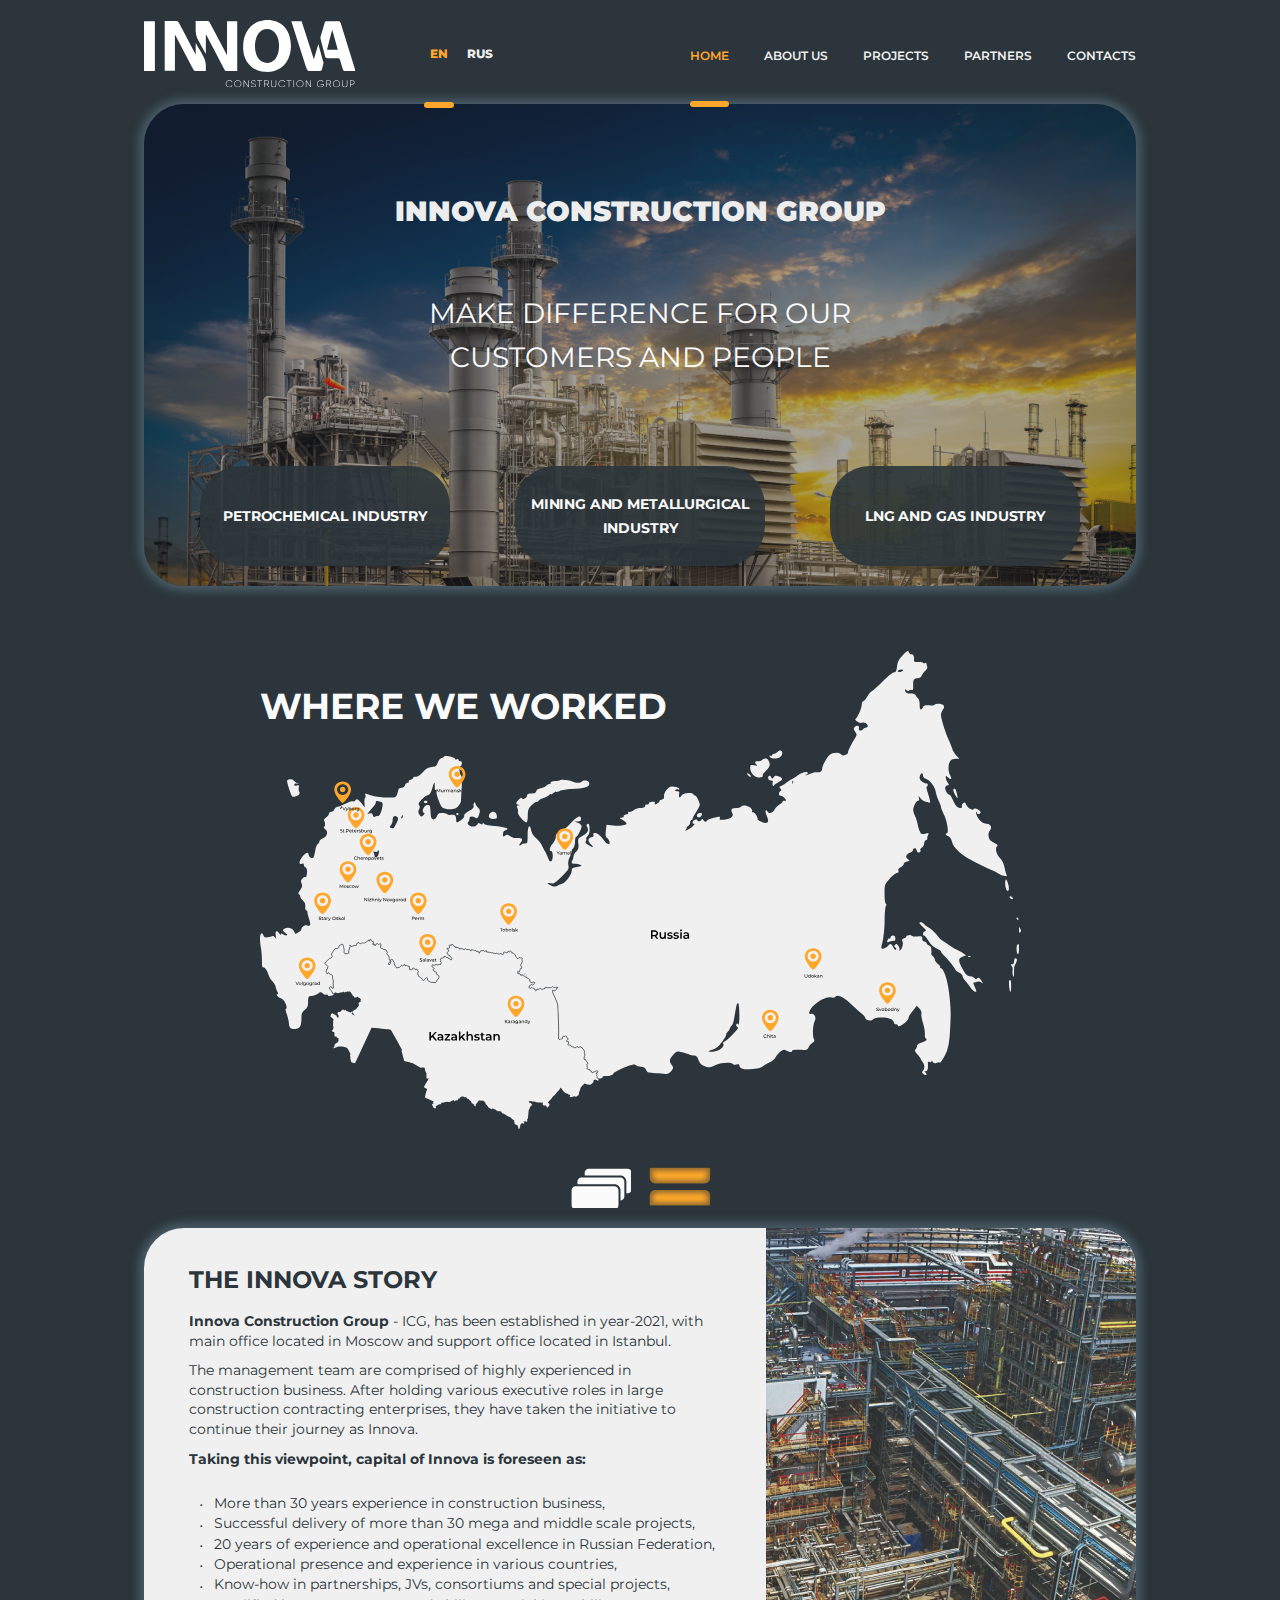
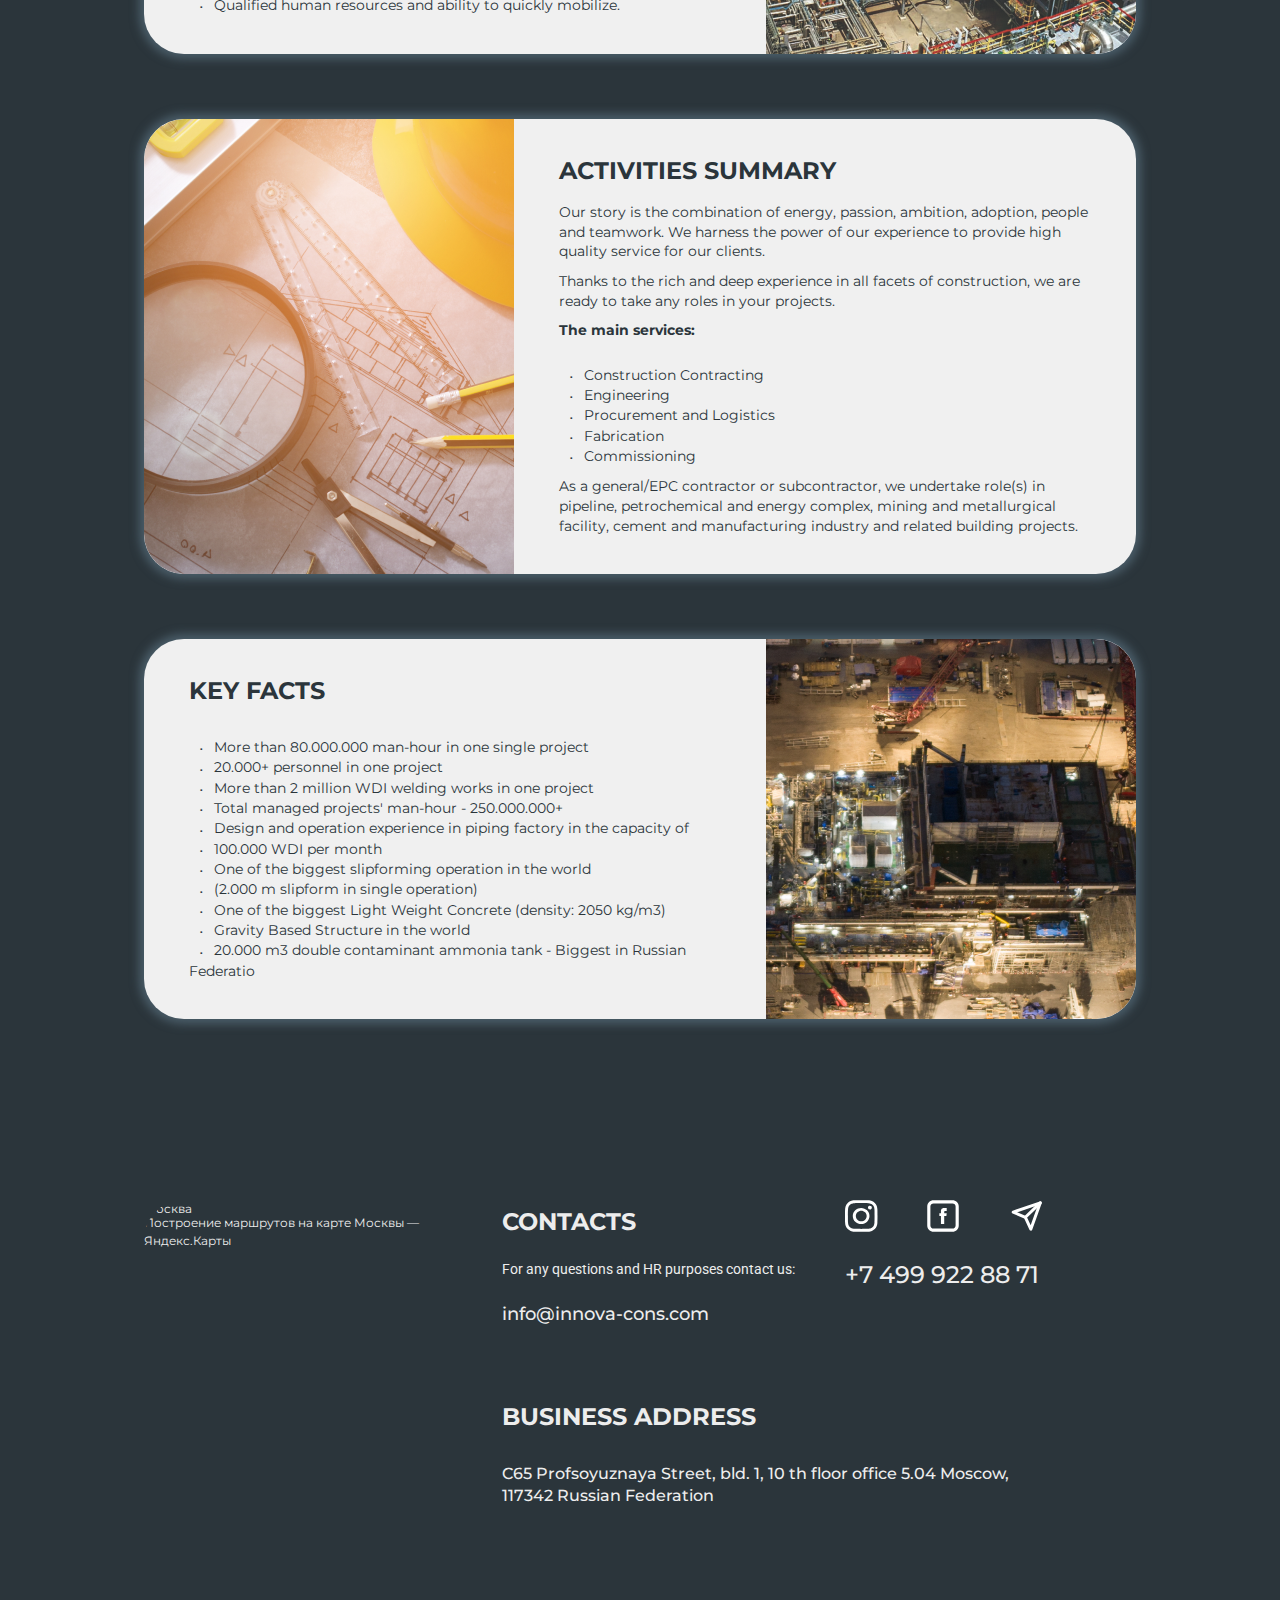
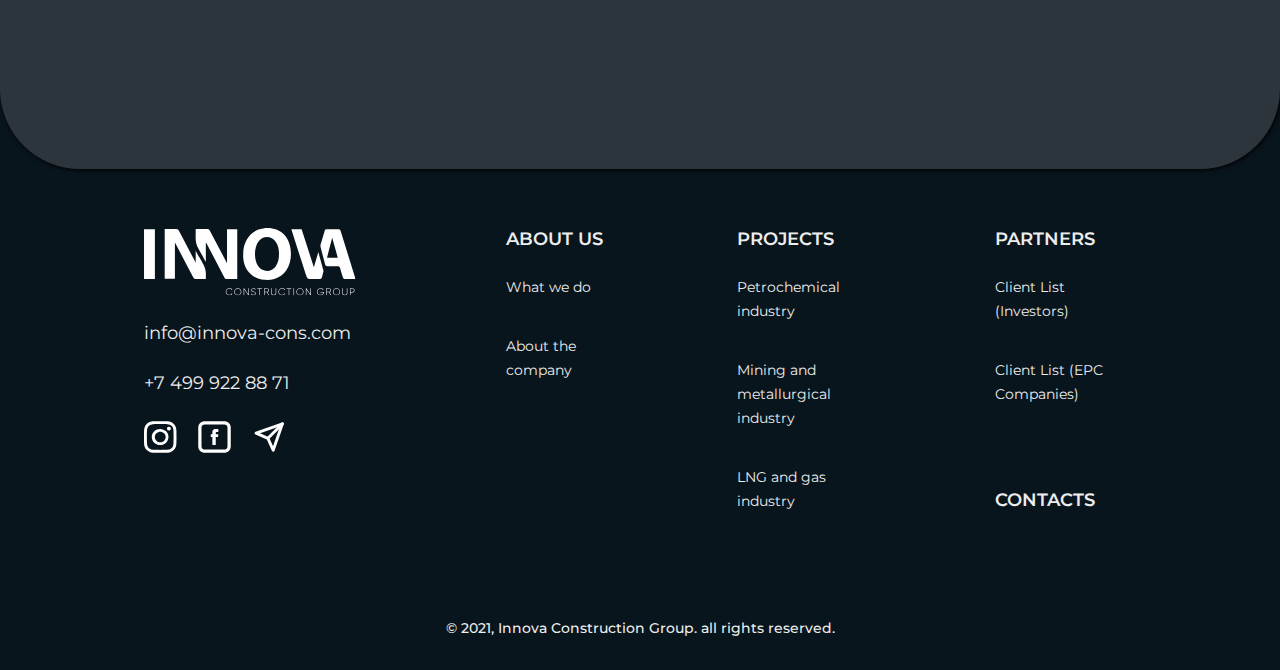
==== commit aa04955d: "english 100% v1" ====
--- a/eng/index.html
+++ b/eng/index.html
@@ -122,80 +122,115 @@
                         Where we worked
                     </div>
                 </div>
-                <div class="card card-main-first">
-                    <div class="card-text">
-                        <div class="text-header">The innova story</div>
-                        <div class="card-text-standart">
-                            <span>Innova Construction Group</span> - ICG, has been established in year-2021, with main
-                            office located in Moscow and support office located in Istanbul.
-                        </div>
-                        <div class="card-text-standart">
-                            The management team are comprised of highly experienced in construction
-                            business. After holding various executive roles in large construction contracting
-                            enterprises, they have taken the initiative to continue their journey as Innova.
-                        </div>
-                        <div class="card-text-standart list-header">
-                            Taking this viewpoint, capital of Innova is foreseen as:
-                        </div>
-                        <ul class="card-text-list ">
-                            <li>More than 30 years experience in construction business,</li>
-                            <li>Successful delivery of more than 30 mega and middle scale projects,</li>
-                            <li>20 years of experience and operational excellence in Russian Federation,</li>
-                            <li>Operational presence and experience in various countries,</li>
-                            <li>Know-how in partnerships, JVs, consortiums and special projects,</li>
-                            <li>Qualified human resources and ability to quickly mobilize.</li>
-                        </ul>
-                    </div>
-                    <div class="card-image card-image-right card-image-first"></div>
-                </div>
-                <div class="card card-main-second">
-                    <div class="card-image card-image-left card-image-second"></div>
-                    <div class="card-text">
-                        <div class="text-header">Activities summary</div>
-                        <div class="card-text-standart">
-                            Our story is the combination of energy, passion, ambition, adoption, people
-                            and teamwork. We harness the power of our experience to provide high
-                            quality service for our clients.
-                        </div>
-                        <div class="card-text-standart">
-                            Thanks to the rich and deep experience in all facets of construction, we are
-                            ready to take any roles in your projects.
-                        </div>
-                        <div class="card-text-standart list-header">
-                            The main services:
-                        </div>
-                        <ul class="card-text-list ">
-                            <li>Construction Contracting</li>
-                            <li>Engineering</li>
-                            <li>Procurement and Logistics</li>
-                            <li>Fabrication</li>
-                            <li>Commissioning</li>
-                        </ul>
-                        <div class="card-text-standart">
-                            As a general/EPC contractor or subcontractor, we undertake role(s) in
-                            pipeline, petrochemical and energy complex, mining and metallurgical
-                            facility, cement and manufacturing industry and related building projects.
-                        </div>
-                    </div>
-                </div>
-                <div class="card card-main-third">
-                    <div class="card-text">
-                        <div class="text-header">key facts</div>
-                        <ul class="card-text-list">
-                            <li>More than 80.000.000 man-hour in one single project</li>
-                            <li>20.000+ personnel in one project</li>
-                            <li>More than 2 million WDI welding works in one project</li>
-                            <li>Total managed projects' man-hour - 250.000.000+</li>
-                            <li>Design and operation experience in piping factory in the capacity of</li>
-                            <li>100.000 WDI per month</li>
-                            <li>One of the biggest slipforming operation in the world</li>
-                            <li>(2.000 m slipform in single operation)</li>
-                            <li>One of the biggest Light Weight Concrete (density: 2050 kg/m3)</li>
-                            <li>Gravity Based Structure in the world</li>
-                            <li>20.000 m3 double contaminant ammonia tank - Biggest in Russian Federatio</li>
-                        </ul>
-                    </div>
-                    <div class="card-image card-image-right card-image-third"></div>
+                <div class="card-view-flex">
+                    <div class="card-view-pile">
+                        <svg id="card-view-pile" width="62" height="42" fill="#FBFBFB" viewBox="0 0 62 42" xmlns="http://www.w3.org/2000/svg">
+                            <path fill-rule="evenodd" clip-rule="evenodd" d="M19.7002 1.75C16.9388 1.75 14.7002 3.98858 14.7002 6.75V15.0168H14.7005V23.2835C14.7005 26.0449 16.9391 28.2835 19.7005 28.2835H58.6051C61.3665 28.2835 63.605 26.0449 63.605 23.2835V15.0167H63.6047V6.75C63.6047 3.98858 61.3661 1.75 58.6047 1.75H19.7002Z" />
+                            <path d="M14.7002 15.0168H13.7002V16.0168H14.7002V15.0168ZM14.7005 15.0168H15.7005V14.0168H14.7005V15.0168ZM63.605 15.0167H64.605V14.0167H63.605V15.0167ZM63.6047 15.0167H62.6047V16.0167H63.6047V15.0167ZM15.7002 6.75C15.7002 4.54086 17.4911 2.75 19.7002 2.75V0.75C16.3865 0.75 13.7002 3.43629 13.7002 6.75H15.7002ZM15.7002 15.0168V6.75H13.7002V15.0168H15.7002ZM14.7005 14.0168H14.7002V16.0168H14.7005V14.0168ZM13.7005 15.0168V23.2835H15.7005V15.0168H13.7005ZM13.7005 23.2835C13.7005 26.5972 16.3868 29.2835 19.7005 29.2835V27.2835C17.4914 27.2835 15.7005 25.4926 15.7005 23.2835H13.7005ZM19.7005 29.2835H58.6051V27.2835H19.7005V29.2835ZM58.6051 29.2835C61.9188 29.2835 64.605 26.5972 64.605 23.2835H62.605C62.605 25.4926 60.8142 27.2835 58.6051 27.2835V29.2835ZM64.605 23.2835V15.0167H62.605V23.2835H64.605ZM63.605 14.0167H63.6047V16.0167H63.605V14.0167ZM62.6047 6.75V15.0167H64.6047V6.75H62.6047ZM58.6047 2.75C60.8139 2.75 62.6047 4.54086 62.6047 6.75H64.6047C64.6047 3.43629 61.9184 0.75 58.6047 0.75V2.75ZM19.7002 2.75H58.6047V0.75H19.7002V2.75Z" fill="#2B353B"/>
+                            <path fill-rule="evenodd" clip-rule="evenodd" d="M12.4463 10.4854C9.68487 10.4854 7.44629 12.7239 7.44629 15.4854V23.0438H7.44654V30.6021C7.44654 33.3635 9.68512 35.6021 12.4465 35.6021H51.3511C54.1125 35.6021 56.3511 33.3635 56.3511 30.6021V23.0437H56.3508V15.4854C56.3508 12.7239 54.1122 10.4854 51.3508 10.4854H12.4463Z" />
+                            <path d="M7.44629 23.0438H6.44629V24.0438H7.44629V23.0438ZM7.44654 23.0438H8.44654V22.0438H7.44654V23.0438ZM56.3511 23.0437H57.3511V22.0437H56.3511V23.0437ZM56.3508 23.0437H55.3508V24.0437H56.3508V23.0437ZM8.44629 15.4854C8.44629 13.2762 10.2372 11.4854 12.4463 11.4854V9.48535C9.13258 9.48535 6.44629 12.1716 6.44629 15.4854H8.44629ZM8.44629 23.0438V15.4854H6.44629V23.0438H8.44629ZM7.44654 22.0438H7.44629V24.0438H7.44654V22.0438ZM6.44654 23.0438V30.6021H8.44654V23.0438H6.44654ZM6.44654 30.6021C6.44654 33.9158 9.13283 36.6021 12.4465 36.6021V34.6021C10.2374 34.6021 8.44654 32.8113 8.44654 30.6021H6.44654ZM12.4465 36.6021H51.3511V34.6021H12.4465V36.6021ZM51.3511 36.6021C54.6648 36.6021 57.3511 33.9158 57.3511 30.6021H55.3511C55.3511 32.8113 53.5602 34.6021 51.3511 34.6021V36.6021ZM57.3511 30.6021V23.0437H55.3511V30.6021H57.3511ZM56.3511 22.0437H56.3508V24.0437H56.3511V22.0437ZM55.3508 15.4854V23.0437H57.3508V15.4854H55.3508ZM51.3508 11.4854C53.5599 11.4854 55.3508 13.2762 55.3508 15.4854H57.3508C57.3508 12.1716 54.6645 9.48535 51.3508 9.48535V11.4854ZM12.4463 11.4854H51.3508V9.48535H12.4463V11.4854Z" fill="#2B353B"/>
+                            <path fill-rule="evenodd" clip-rule="evenodd" d="M6.5957 19.2202C3.83428 19.2202 1.5957 21.4588 1.5957 24.2202V31.7787H1.59589V39.337C1.59589 42.0984 3.83446 44.337 6.59589 44.337H45.5004C48.2618 44.337 50.5004 42.0984 50.5004 39.337V31.7786H50.5002V24.2202C50.5002 21.4588 48.2616 19.2202 45.5002 19.2202H6.5957Z" />
+                            <path d="M1.5957 31.7787H0.595703V32.7787H1.5957V31.7787ZM1.59589 31.7787H2.59589V30.7787H1.59589V31.7787ZM50.5004 31.7786H51.5004V30.7786H50.5004V31.7786ZM50.5002 31.7786H49.5002V32.7786H50.5002V31.7786ZM2.5957 24.2202C2.5957 22.0111 4.38656 20.2202 6.5957 20.2202V18.2202C3.28199 18.2202 0.595703 20.9065 0.595703 24.2202H2.5957ZM2.5957 31.7787V24.2202H0.595703V31.7787H2.5957ZM1.59589 30.7787H1.5957V32.7787H1.59589V30.7787ZM0.595885 31.7787V39.337H2.59589V31.7787H0.595885ZM0.595885 39.337C0.595885 42.6507 3.28218 45.337 6.59589 45.337V43.337C4.38675 43.337 2.59589 41.5462 2.59589 39.337H0.595885ZM6.59589 45.337H45.5004V43.337H6.59589V45.337ZM45.5004 45.337C48.8141 45.337 51.5004 42.6507 51.5004 39.337H49.5004C49.5004 41.5462 47.7095 43.337 45.5004 43.337V45.337ZM51.5004 39.337V31.7786H49.5004V39.337H51.5004ZM50.5004 30.7786H50.5002V32.7786H50.5004V30.7786ZM49.5002 24.2202V31.7786H51.5002V24.2202H49.5002ZM45.5002 20.2202C47.7094 20.2202 49.5002 22.0111 49.5002 24.2202H51.5002C51.5002 20.9065 48.8139 18.2202 45.5002 18.2202V20.2202ZM6.5957 20.2202H45.5002V18.2202H6.5957V20.2202Z" fill="#2B353B"/>
+                        </svg>      
+                    </div>
+                    <div class="card-view-blocks">
+                        <svg id="card-view-blocks" width="56" height="35" fill="#FFA72A"  viewBox="0 0 58 36"  xmlns="http://www.w3.org/2000/svg">
+                            <g filter="url(#filter0_i_433_1653)">
+                            <path d="M0.638672 25.771C0.638672 23.0096 2.87725 20.771 5.63867 20.771H52.2139C54.9753 20.771 57.2139 23.0096 57.2139 25.771V34.4171C57.2139 34.9694 56.7662 35.4171 56.2139 35.4171H1.63867C1.08639 35.4171 0.638672 34.9694 0.638672 34.4171V25.771Z"/>
+                            <path d="M0.638672 9.646C0.638672 12.4074 2.87725 14.646 5.63867 14.646H52.2139C54.9753 14.646 57.2139 12.4074 57.2139 9.646V0.999855C57.2139 0.44757 56.7662 -0.000144958 56.2139 -0.000144958H1.63867C1.08639 -0.000144958 0.638672 0.447571 0.638672 0.999855V9.646Z"/>
+                            </g>
+                            <defs>
+                            <filter id="filter0_i_433_1653" x="0.638672" y="0" width="56.5752" height="35.417" filterUnits="userSpaceOnUse" color-interpolation-filters="sRGB">
+                            <feFlood flood-opacity="0" result="BackgroundImageFix"/>
+                            <feBlend mode="normal" in="SourceGraphic" in2="BackgroundImageFix" result="shape"/>
+                            <feColorMatrix in="SourceAlpha" type="matrix" values="0 0 0 0 0 0 0 0 0 0 0 0 0 0 0 0 0 0 127 0" result="hardAlpha"/>
+                            <feMorphology radius="3" operator="erode" in="SourceAlpha" result="effect1_innerShadow_433_1653"/>
+                            <feOffset/>
+                            <feGaussianBlur stdDeviation="2.5"/>
+                            <feComposite in2="hardAlpha" operator="arithmetic" k2="-1" k3="1"/>
+                            <feColorMatrix type="matrix" values="0 0 0 0 0.133333 0 0 0 0 0.172549 0 0 0 0 0.196078 0 0 0 0.5 0"/>
+                            <feBlend mode="normal" in2="shape" result="effect1_innerShadow_433_1653"/>
+                            </filter>
+                            </defs>
+                        </svg>     
+                    </div>
+                </div>
+                <div id="cards" class="cards blocks-cards">
+                    <div class="card card-main-first">
+                        <div class="card-text">
+                            <div class="text-header">The innova story</div>
+                            <div class="card-text-standart">
+                                <span>Innova Construction Group</span> - ICG, has been established in year-2021, with main
+                                office located in Moscow and support office located in Istanbul.
+                            </div>
+                            <div class="card-text-standart">
+                                The management team are comprised of highly experienced in construction
+                                business. After holding various executive roles in large construction contracting
+                                enterprises, they have taken the initiative to continue their journey as Innova.
+                            </div>
+                            <div class="card-text-standart list-header">
+                                Taking this viewpoint, capital of Innova is foreseen as:
+                            </div>
+                            <ul class="card-text-list ">
+                                <li>More than 30 years experience in construction business,</li>
+                                <li>Successful delivery of more than 30 mega and middle scale projects,</li>
+                                <li>20 years of experience and operational excellence in Russian Federation,</li>
+                                <li>Operational presence and experience in various countries,</li>
+                                <li>Know-how in partnerships, JVs, consortiums and special projects,</li>
+                                <li>Qualified human resources and ability to quickly mobilize.</li>
+                            </ul>
+                        </div>
+                        <div class="card-image card-image-right card-image-first"></div>
+                    </div>
+                    <div class="card card-main-second" >
+                        <div class="card-image card-image-left card-image-second"></div>
+                        <div class="card-text">
+                            <div class="text-header">Activities summary</div>
+                            <div class="card-text-standart">
+                                Our story is the combination of energy, passion, ambition, adoption, people
+                                and teamwork. We harness the power of our experience to provide high
+                                quality service for our clients.
+                            </div>
+                            <div class="card-text-standart">
+                                Thanks to the rich and deep experience in all facets of construction, we are
+                                ready to take any roles in your projects.
+                            </div>
+                            <div class="card-text-standart list-header">
+                                The main services:
+                            </div>
+                            <ul class="card-text-list ">
+                                <li>Construction Contracting</li>
+                                <li>Engineering</li>
+                                <li>Procurement and Logistics</li>
+                                <li>Fabrication</li>
+                                <li>Commissioning</li>
+                            </ul>
+                            <div class="card-text-standart">
+                                As a general/EPC contractor or subcontractor, we undertake role(s) in
+                                pipeline, petrochemical and energy complex, mining and metallurgical
+                                facility, cement and manufacturing industry and related building projects.
+                            </div>
+                        </div>
+                    </div>
+                    <div class="card card-main-third">
+                        <div class="card-text">
+                            <div class="text-header">key facts</div>
+                            <ul class="card-text-list">
+                                <li>More than 80.000.000 man-hour in one single project</li>
+                                <li>20.000+ personnel in one project</li>
+                                <li>More than 2 million WDI welding works in one project</li>
+                                <li>Total managed projects' man-hour - 250.000.000+</li>
+                                <li>Design and operation experience in piping factory in the capacity of</li>
+                                <li>100.000 WDI per month</li>
+                                <li>One of the biggest slipforming operation in the world</li>
+                                <li>(2.000 m slipform in single operation)</li>
+                                <li>One of the biggest Light Weight Concrete (density: 2050 kg/m3)</li>
+                                <li>Gravity Based Structure in the world</li>
+                                <li>20.000 m3 double contaminant ammonia tank - Biggest in Russian Federatio</li>
+                            </ul>
+                        </div>
+                        <div class="card-image card-image-right card-image-third"></div>
+                    </div>
                 </div>
                 <div id="contacts-anchor"></div>
                 <div class="contacts">
@@ -218,7 +253,9 @@
                             <div class="main-contacts">
                                 <div class="contacts-block-icons">
                                     <div class="ig-icon contacts-icon">
-                                        <img src="/images/ig-icon.svg">
+                                        <a href="https://www.instagram.com/innova_construction_group/">
+                                            <img src="/images/ig-icon.svg">
+                                        </a>
                                     </div>
                                     <div class="fb-icon contacts-icon">
                                         <img src="/images/fb-icon.svg">
@@ -251,7 +288,9 @@
                     <div id="pc-icons" class="footer-social-icons">
                         <div class="ig-icon contacts-icon">
                             <a>
-                                <img src="/images/ig-icon.svg">
+                                <a href="https://www.instagram.com/innova_construction_group/">
+                                            <img src="/images/ig-icon.svg">
+                                        </a>
                             </a>
                         </div>
                         <div class="fb-icon contacts-icon">
@@ -335,7 +374,9 @@
                     <div id="mobile-icons" class="footer-social-icons">
                         <div class="ig-icon contacts-icon">
                             <a>
-                                <img src="/images/ig-icon.svg">
+                                <a href="https://www.instagram.com/innova_construction_group/">
+                                            <img src="/images/ig-icon.svg">
+                                        </a>
                             </a>
                         </div>
                         <div class="fb-icon contacts-icon">
--- a/style/main.css
+++ b/style/main.css
@@ -72,6 +72,9 @@
 .popup__content{
   display: none !important;
 }
+.map-widget-content-view__frame {
+  display: none !important;
+}
 body{
   background: #09151D;
   color: #EDEDED;
@@ -354,9 +357,12 @@
   display: flex;
   flex-direction: row;
   margin-bottom: 65px;
-
+  width: 100%;
+
+  overflow: hidden;
   background: #F0F0F0;
   border-radius: 40px;
+  box-shadow: 0px 0px 10px 5px rgba(87, 110, 124, 0.7);
 }
 .card-image{
   width: 41%;
@@ -401,9 +407,6 @@
 }
 .card-image-eleventh{
   background-image: url(/images/cards/card-11.png);
-}
-.card-main-first{
-  margin-top: 64px;
 }
 .card-text{
   width: 59%;
@@ -752,9 +755,6 @@
   height: 100%;
   width: 100%;
 }
-.footer-social-icons{
-  width: 80px;
-}
 #footer-logo{
   height: auto;
   width: 212px;
@@ -769,10 +769,40 @@
 }
 .menu-cover{
   display: none;
+  z-index: 100;
 }
 .footer-fifth-column{
   display: none;
 }
+.card-view-flex{
+  display: flex;
+  flex-direction: row;
+  justify-content: center;
+  margin-bottom: 20px;
+}
+.card-view-flex div{
+  width: 62px;
+  height: 42px;
+}
+.card-view-flex svg{
+  width: 62px;
+  height: 42px;
+}
+.card-view-blocks{
+  margin-left: 18px;
+}
+.pile-cards{
+  position: relative;
+}
+.pile-cards > div{
+  position: absolute;
+}
+.card-view-flex > div :hover{
+  cursor: pointer;
+  width: 115%;
+  height: 115%;
+}
+
 @media screen and (max-width: 1440px) {
   .grid{
     width: 1200px;
@@ -927,6 +957,7 @@
     width: 21.5px;
     left: 43px;
   }
+  
 }
 @media screen and (max-width: 1024px) {
   .grid{
@@ -1051,6 +1082,9 @@
     font-size: 18px;
     margin-bottom: 42px;
   }
+  .footer-social-icons{
+    width: 80px;
+  }
 }
 @media screen and (max-width: 768px) {
   .grid{
@@ -1116,6 +1150,9 @@
     font-weight: bold;
     font-size: 26px;
     line-height: 44px;
+  }
+  .contacts{
+    margin-top: 40px;
   }
   .contacts-text {
     margin-left: 20px;
@@ -1281,9 +1318,6 @@
   .contacts-map {
     width: 265px;
   }
-  .card-main-first{
-    margin-top: 12px;
-  }
   .about-page-header{
     margin-bottom: 14px;
   }
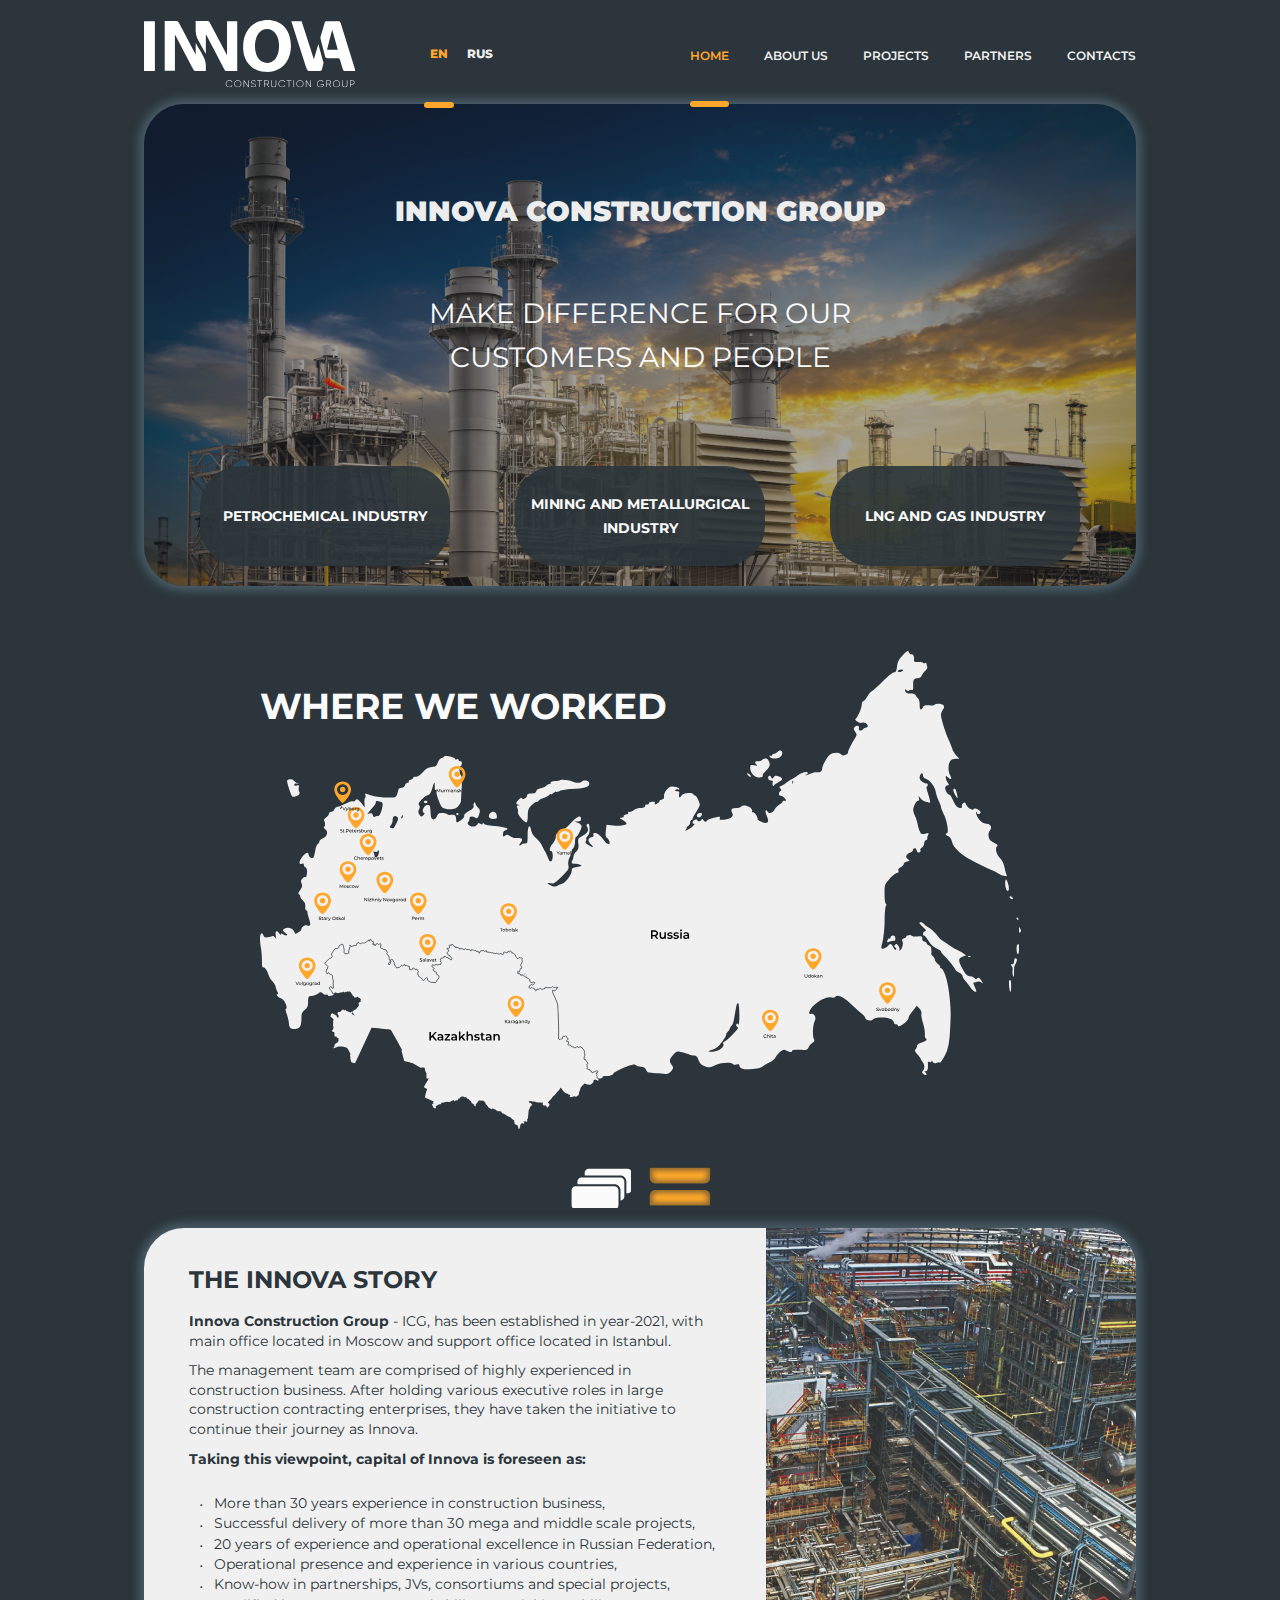
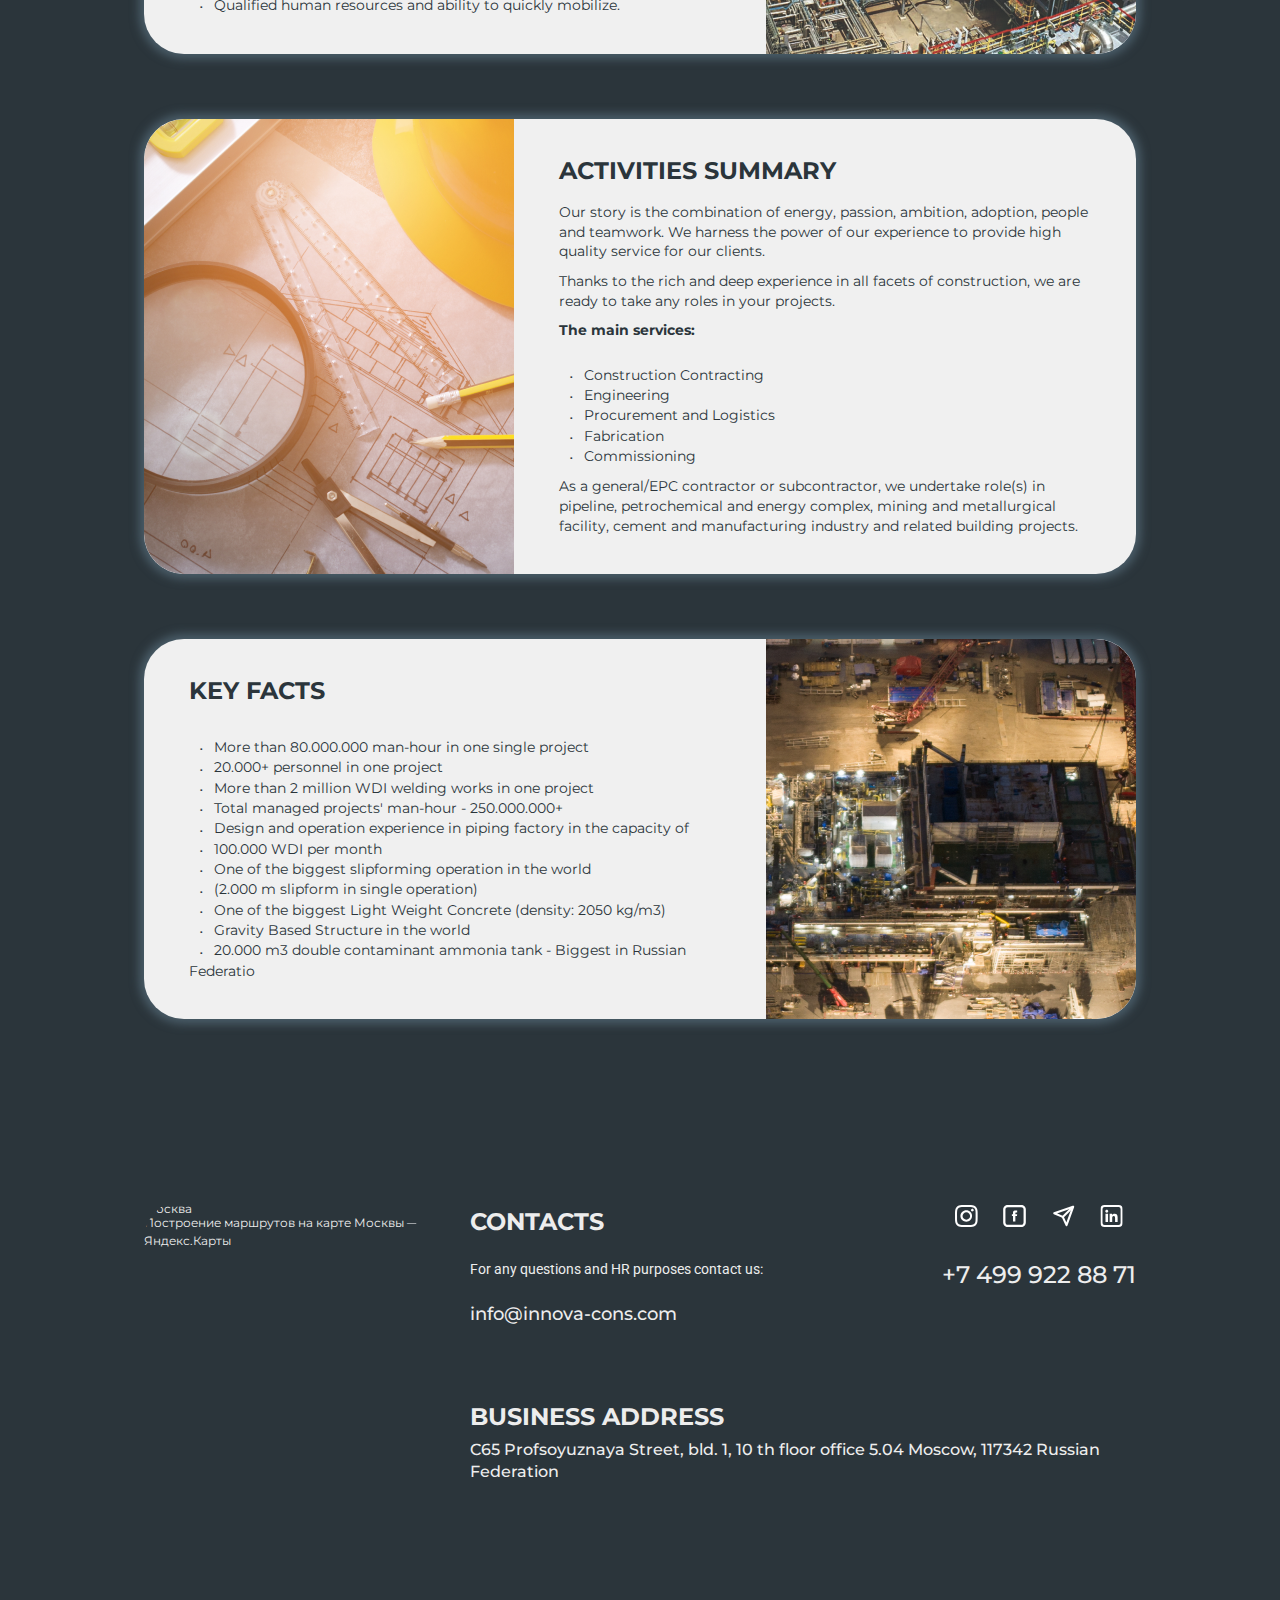
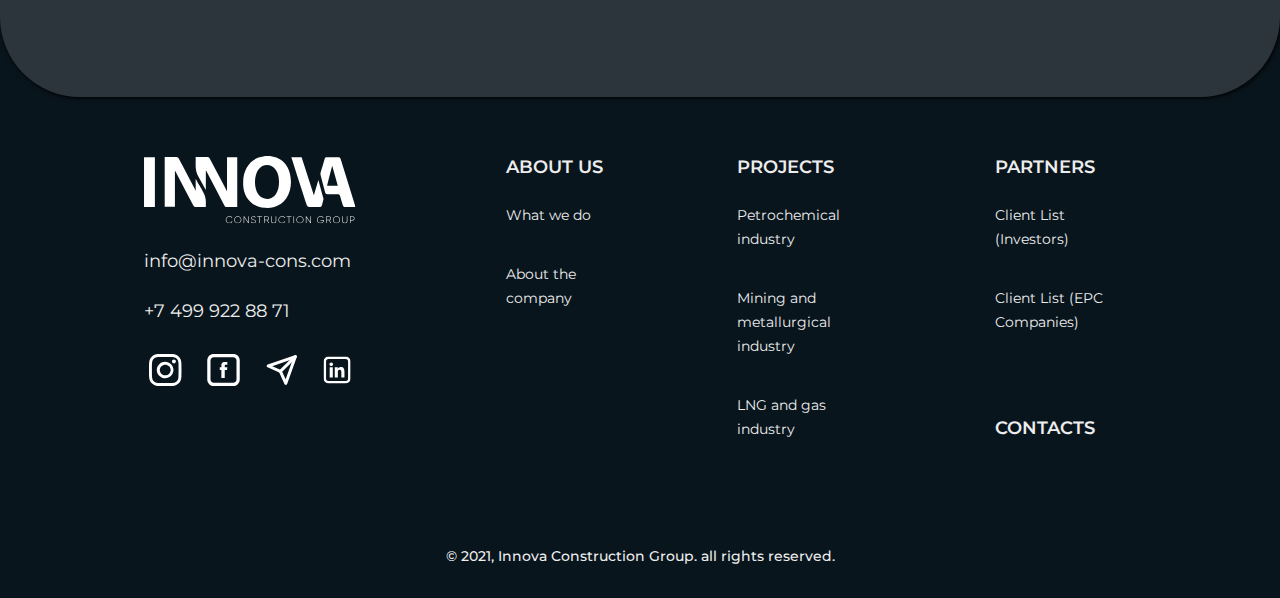
==== commit ad8890b0: "fixed icons" ====
--- a/eng/index.html
+++ b/eng/index.html
@@ -245,7 +245,7 @@
                     </div>
                     <div class="contacts-text">
                         <div class="contacts-block">
-                            <div class="conacts-block-text">
+                            <div class="contacts-block-text">
                                 <div class="text-header">contacts</div>
                                 <div class="contacts-text-small">For any questions and HR purposes contact us:</div>
                                 <div class="contacts-mail">info@innova-cons.com</div>
@@ -263,12 +263,19 @@
                                     <div class="tg-icon contacts-icon">
                                         <img src="/images/tg-icon.svg">
                                     </div>
+                                    <div class="ln-icon contacts-icon">
+                                        <a href="https://www.linkedin.com/company/innova-construction-group">
+                                            <img src="/images/ln-icon.svg">
+                                        </a>
+                                    </div>
                                 </div>
-                                <div class="contacts-phone">+7 499 922 88 71</div>
-                            </div>
-                        </div>
-                        <div class="text-header">Business address</div><br>
-                        <div class="text-address">C65 Profsoyuznaya Street, bld. 1, 10 th floor office 5.04 Moscow,<br> 117342 Russian Federation</div>
+                                <div class="contacts-phone">
+                                    <div class="phone">+7 499 922 88 71</div>
+                                </div>
+                            </div>
+                        </div>
+                        <div class="text-header">Business address</div>
+                        <div class="text-address">C65 Profsoyuznaya Street, bld. 1, 10 th floor office 5.04 Moscow, 117342 Russian Federation</div>
                     </div>
                 </div>
             </div>
@@ -303,6 +310,11 @@
                                 <img src="/images/tg-icon.svg">
                             </a>
                         </div>                       
+                        <div class="ln-icon contacts-icon">
+                            <a href="https://www.linkedin.com/company/innova-construction-group/">
+                                <img src="/images/ln-icon.svg">
+                            </a>
+                        </div>                      
                     </div>
                 </div>
                 <div class="footer-second-column">
@@ -375,8 +387,8 @@
                         <div class="ig-icon contacts-icon">
                             <a>
                                 <a href="https://www.instagram.com/innova_construction_group/">
-                                            <img src="/images/ig-icon.svg">
-                                        </a>
+                                    <img src="/images/ig-icon.svg">
+                                </a>
                             </a>
                         </div>
                         <div class="fb-icon contacts-icon">
@@ -387,6 +399,11 @@
                         <div class="tg-icon contacts-icon">
                             <a>
                                 <img src="/images/tg-icon.svg">
+                            </a>
+                        </div>                     
+                        <div class="ln-icon contacts-icon">
+                            <a href="https://www.linkedin.com/company/innova-construction-group/">
+                                <img src="/images/ln-icon.svg">
                             </a>
                         </div>                       
                     </div>
--- a/style/main.css
+++ b/style/main.css
@@ -457,8 +457,7 @@
   margin-bottom: 107px;
 }
 .contacts-map{
-  width: 308px;
-  height: 355px;
+  height: auto;
 
   border-radius: 40px;
 }
@@ -471,10 +470,11 @@
   font-weight: normal;
   font-size: 18px;
   line-height: 21px;
+  width: auto;
+  
 }
 .contacts-mail{
   margin-top: 22px;
-  margin-bottom: 67px;
 
   font-style: normal;
   font-weight: 500;
@@ -482,6 +482,9 @@
   line-height: 140%;
 
   text-transform: lowercase;
+}
+.contacts-block{
+  margin-bottom: 67px;
 }
 .text-address{
   font-style: normal;
@@ -492,26 +495,13 @@
 .contacts-block{
   display: flex;
   flex-direction: row;
+  justify-content: space-between;
 }
 .contacts-block-icons{
   display: flex;
   flex-direction: row;
+  justify-content: space-around;
   height: 32px;
-}
-.contacts-icon{
-  width:32.5px ; 
-
-  height: 32px; 
-
-}
-.main-contacts{
-  margin-left: 190px;
-}
-main .fb-icon{
-  margin-left: 49px;
-}
-main .tg-icon{
-  margin-left: 51px;
 }
 .contacts-phone{
   margin-top: 26px;
@@ -520,6 +510,11 @@
   font-weight: 500;
   font-size: 24px;
   line-height: 140%;
+}
+.phone{
+  margin-right: 0;
+  margin-left: auto;
+  float: right;
 }
 .contacts-mail{
   font-style: normal;
@@ -548,7 +543,6 @@
   display: flex;
   flex-direction: row;
   justify-content: space-between;
-  width: 141px;
 }
 .footer-mail{
   margin-top: 25px;
@@ -711,8 +705,6 @@
   height: 100%;
   width: 100%;
 }
-
-
 .partners-template{
   background: #FEFEFE;
   border-radius: 40px;
@@ -754,6 +746,10 @@
 .contacts-icon img{
   height: 100%;
   width: 100%;
+  
+}
+.contacts-icon{
+  margin: 5px;
 }
 #footer-logo{
   height: auto;
@@ -802,7 +798,9 @@
   width: 115%;
   height: 115%;
 }
-
+.main-contacts {
+  margin-left: 200px;
+}
 @media screen and (max-width: 1440px) {
   .grid{
     width: 1200px;
@@ -962,6 +960,10 @@
 @media screen and (max-width: 1024px) {
   .grid{
     width: 768px;
+  }
+  .main-contacts {
+    margin-top: 20px;
+    margin-left: 0;
   }
   .info-block{
     width: 369px;
@@ -1022,10 +1024,7 @@
   #footer-contacts{
     display: none;
   }
-  .contacts-icon{
-    width: 16px;
-    height: 16px;
-  }
+ 
   #footer-logo{
     height: auto;
     width: 115px;
@@ -1068,12 +1067,7 @@
     font-size: 12px;
     margin-top: 10px;
   }
-  main .fb-icon {
-    margin-left: 20px;
-  }
-  main .tg-icon {
-    margin-left: 20px;
-  }
+
   .contacts-block-icons {
     margin-top: 15px;
     height:  30px;
@@ -1082,9 +1076,7 @@
     font-size: 18px;
     margin-bottom: 42px;
   }
-  .footer-social-icons{
-    width: 80px;
-  }
+
 }
 @media screen and (max-width: 768px) {
   .grid{
@@ -1130,6 +1122,9 @@
     grid-template-columns: 350px 350px;
     grid-row-gap: 25px;
     grid-column-gap: 20px;
+  }
+  .contacts-block{
+    flex-direction: column;
   }
   .card-text-standart{
     font-size: 10px;
@@ -1165,10 +1160,6 @@
   }
   .text-address {
     font-size: 12px;
-  }
-  .contacts-map{
-    width: 215px;
-    height: 248px;
   }
   .card{
     margin-bottom: 25px;
@@ -1287,11 +1278,9 @@
   .text-header {
     font-size: 14px;
   }
-  .main-contacts {
-    margin-left: 0;
-  }
+ 
   .contacts-text-small{
-    width: 150px;
+    width: auto;
   }
   .main-contacts{
     margin-left: 10px;
@@ -1315,15 +1304,22 @@
   .footer-fourth-column{
     margin-top: 0;
   }
-  .contacts-map {
-    width: 265px;
-  }
   .about-page-header{
     margin-bottom: 14px;
   }
   .expandable-about{
     top: 44px;
   }
+
+  .contacts-phone{
+    margin-top: 15px;
+  }
+  .phone {
+    font-size: 15px;
+    margin-right: auto;
+    float: none;
+  }
+  
 }
 @media screen and (max-width: 550px) {
   .grid{
@@ -1338,6 +1334,10 @@
     height: 52px;
     font-size: 8px;
   }
+  .contacts-block{
+    margin-bottom: 10px;
+    flex-direction: column;
+  }
   .countries{
     margin-top: 35px;
 
@@ -1368,17 +1368,10 @@
     line-height: 10px;
     font-size: 10px;
   }
-  .contacts-mail {
-    margin-top: 22px;
-    margin-bottom: 30px;
-    
-    font-size: 12px;
-  }
-  .contacts-phone {
-    font-size: 10px;
-  }
-  .contacts-text-small {
-    font-size: 10px;
+ 
+  .main-contacts .contacts-icon{
+    width: 100%;
+    height: 100%;
   }
   .menu-cover{
     display: block;
@@ -1539,6 +1532,12 @@
     margin-right: auto;
     border-radius: 15px 0px 0px 15px;
   } 
+  .main-contacts{
+    margin-left: 0;
+  }
+  .contacts-text-small{
+    font-size: 14px;
+  }
 }
 @media screen and (max-width: 435px) {
   .grid{
@@ -1570,12 +1569,12 @@
     line-height: 10px;
   }
   .contacts-map{
-    height: 140px;
     border-radius: 10px;
   }
   .text-header {
-    font-size: 10px;
-  }
+    font-size: 18px;
+  }
+  
   .grey-cover {
     padding-bottom: 10px;
     
@@ -1585,31 +1584,26 @@
   .text-address {
     font-size: 10px;
   }
+  .contacts-block{
+    margin-bottom: 5px;
+  }
   .contacts-mail{
-    margin-top: 5px;
-    margin-bottom: 5px;
-  }
-  .contacts-text-small {
-    width: auto;
-  }
+    font-size: 12px;
+  }
+ 
   .contacts br{
     display: none;
   }
-  .contacts-text-small {
+  .contacts-text-small{
+    width: auto;
     line-height: 11px;
-    
-    font-size: 10px;
-  }
-  .contacts-mail{
-    font-size: 7px;
+    font-size: 14px;
   }
   .contacts-block-icons {
     padding-right: 15px;
     height: 18px;
   }
-  .contacts-phone {
-    font-size: 10px;
-  } 
+  
   .contacts-text-small {
     margin-top: 5px;
   }
@@ -1656,7 +1650,6 @@
   }
   .contacts-map {
     margin-left: 15px;
-    width: 240px;
   }
   .contacts-text{
     margin-left: 10px;
